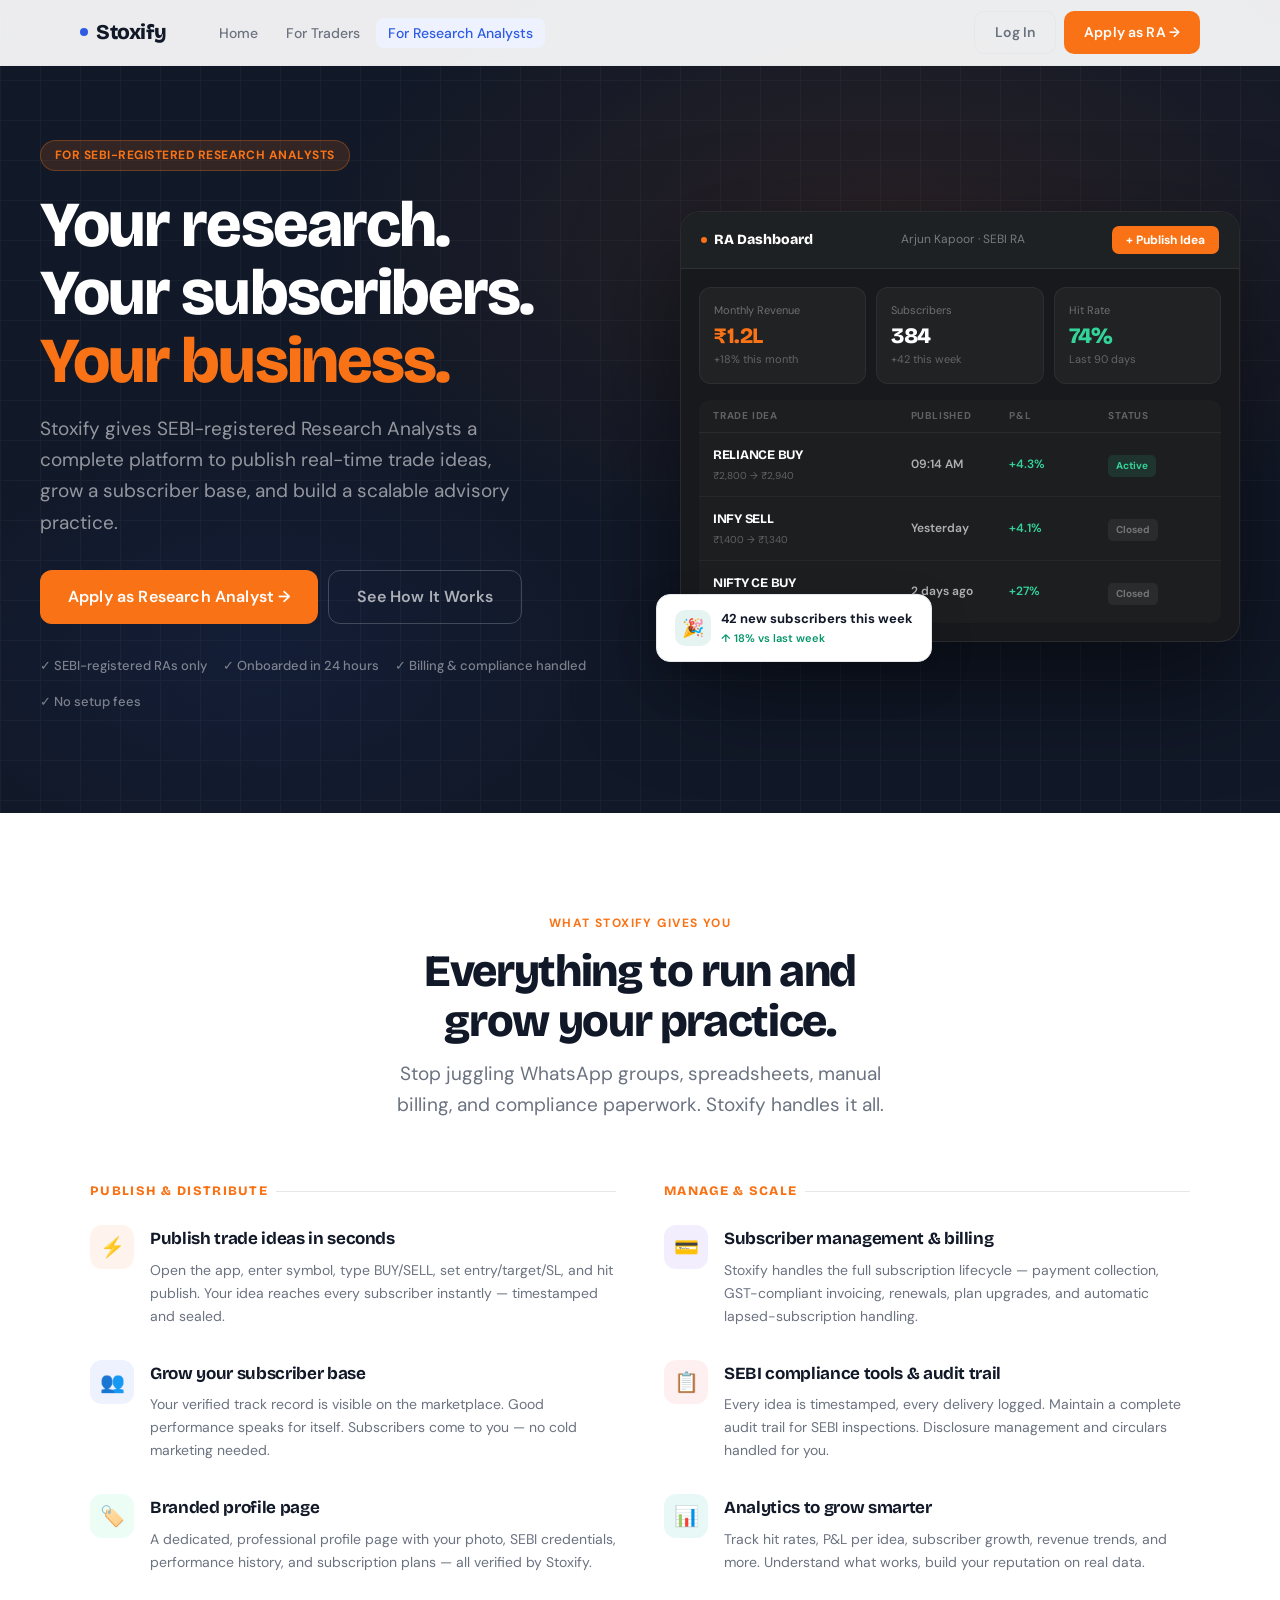
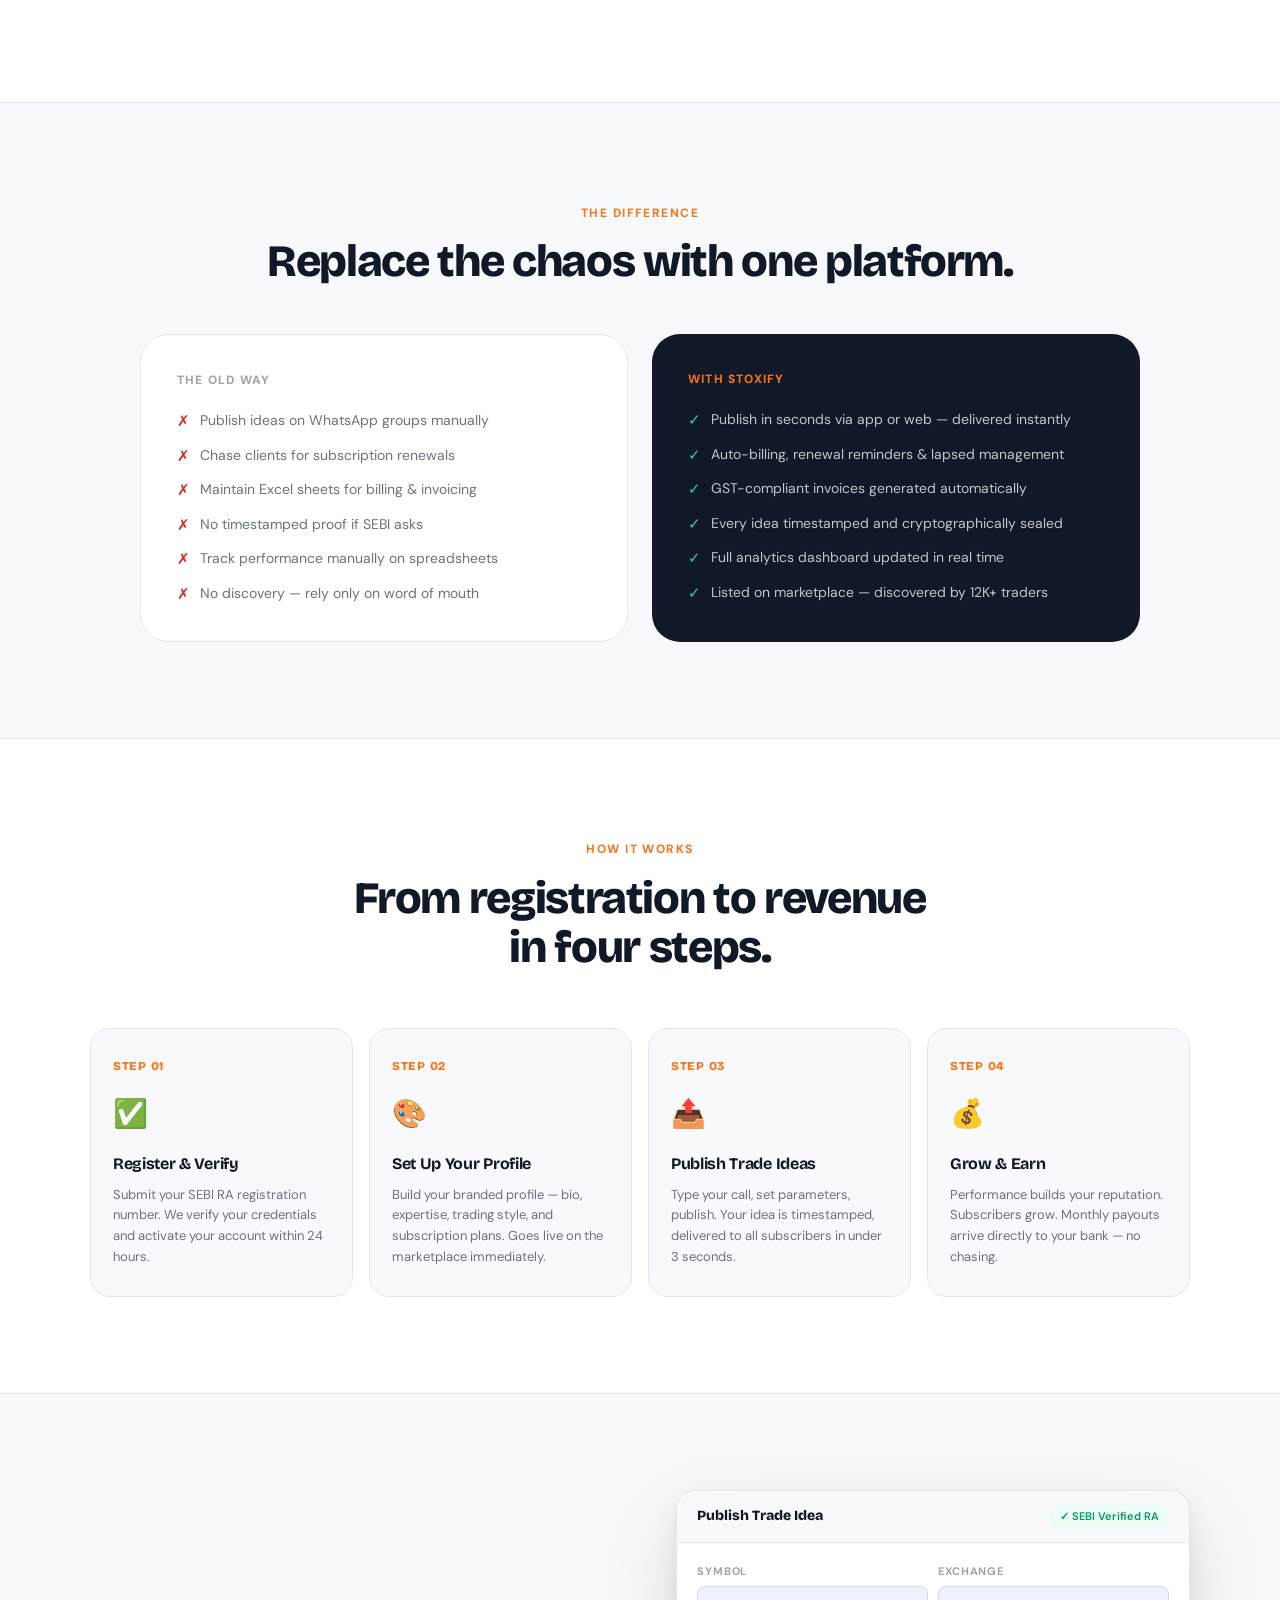
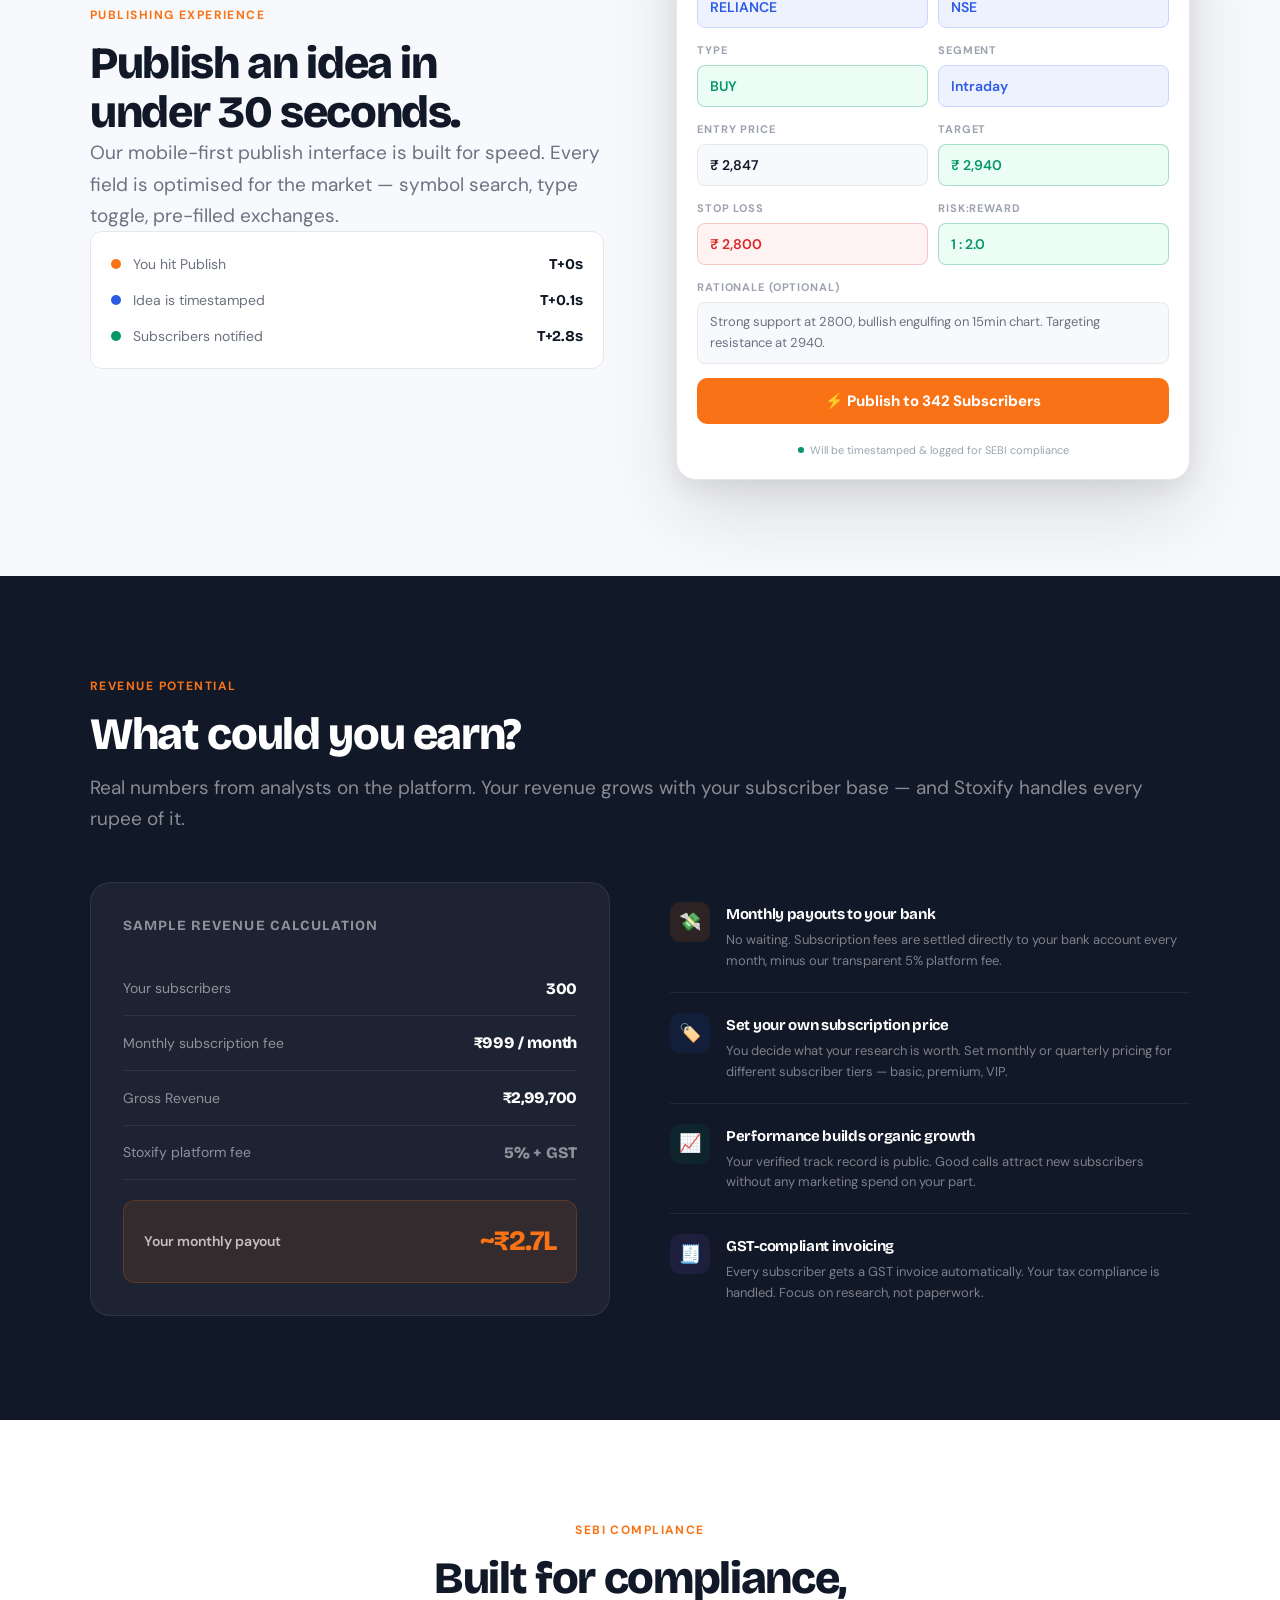
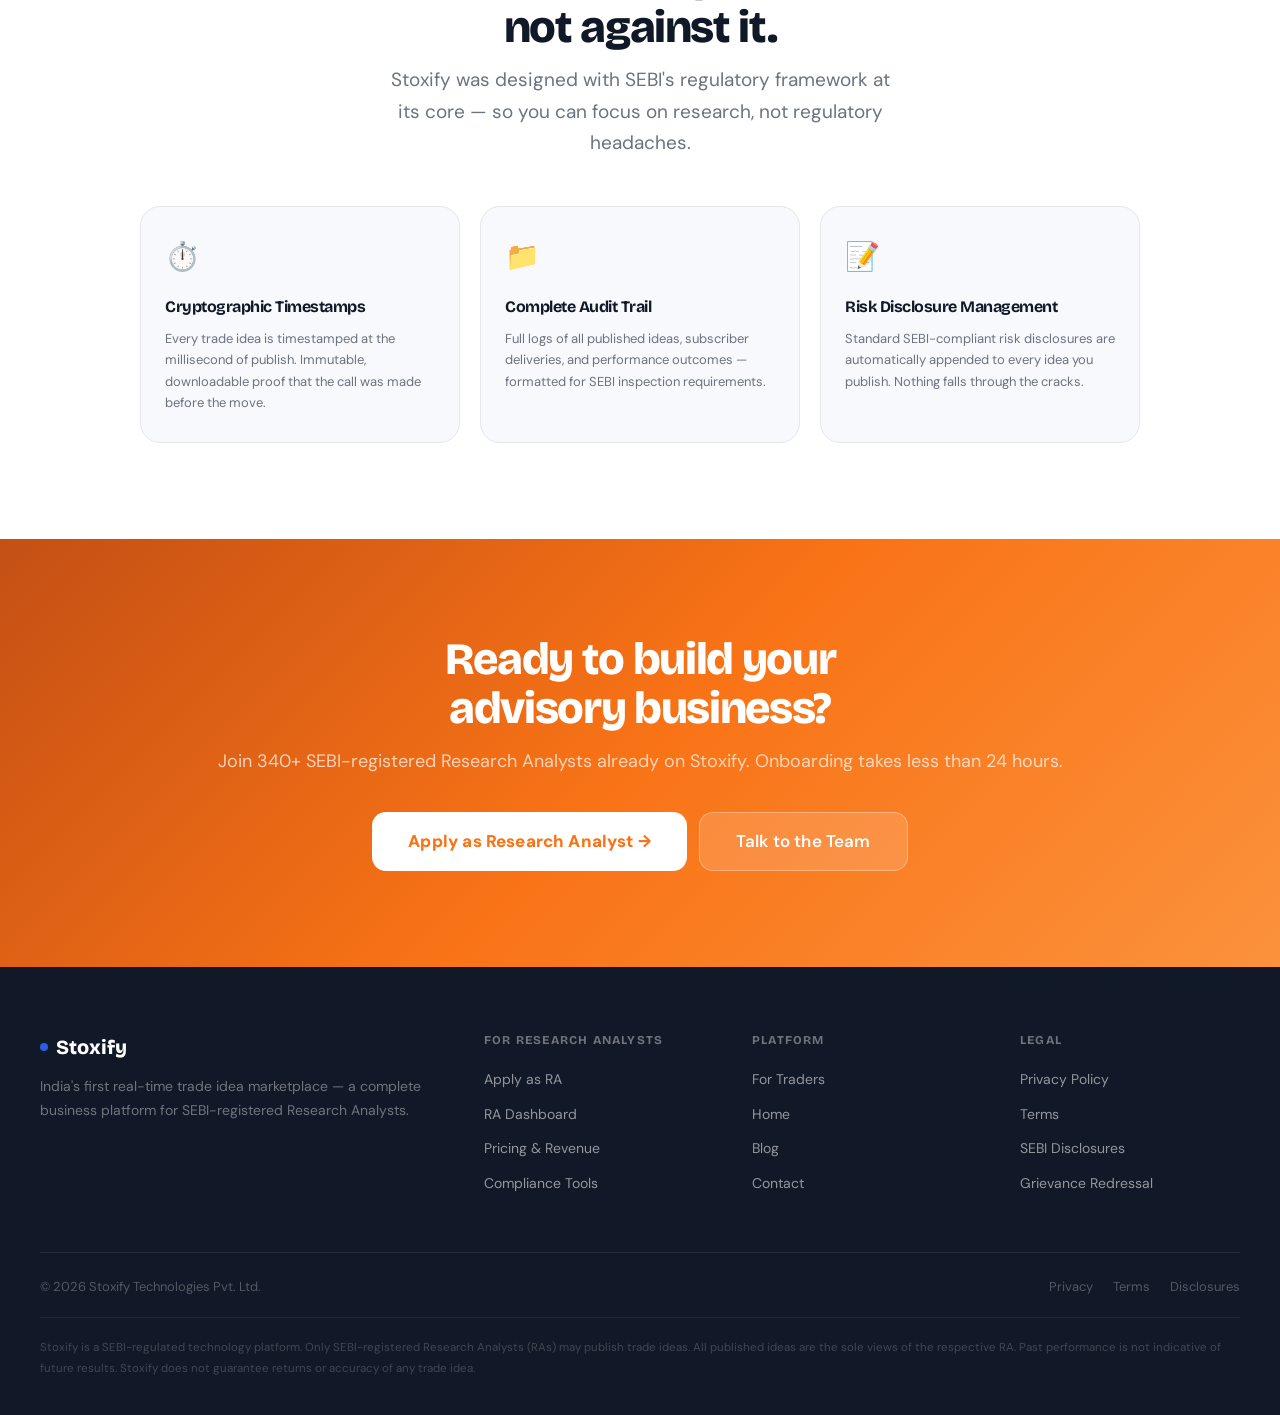
==== for-analysts.html @ e39d7443 "Initial commit: Stoxify 2.0 landing page" ====
<!DOCTYPE html>
<html lang="en">
<head>
<meta charset="UTF-8">
<meta name="viewport" content="width=device-width, initial-scale=1.0">
<title>Stoxify for Research Analysts — Grow Your Advisory Practice</title>
<link rel="stylesheet" href="shared.css">
<style>
/* ── HERO ── */
.hero {
  padding: 140px 40px 100px;
  background: var(--ink);
  position: relative; overflow: hidden;
}
.hero-bg {
  position: absolute; inset: 0; z-index: 0;
  background:
    radial-gradient(ellipse 70% 60% at 70% 30%, rgba(249,115,22,0.1) 0%, transparent 65%),
    radial-gradient(ellipse 50% 50% at 20% 80%, rgba(45,91,227,0.08) 0%, transparent 60%);
}
.hero-grid-pattern {
  position: absolute; inset: 0; z-index: 0; opacity: 0.03;
  background-image: linear-gradient(rgba(255,255,255,1) 1px, transparent 1px),
    linear-gradient(90deg, rgba(255,255,255,1) 1px, transparent 1px);
  background-size: 40px 40px;
}
.hero-inner {
  max-width: 1200px; margin: 0 auto;
  display: grid; grid-template-columns: 1fr 1fr;
  gap: 80px; align-items: center;
  position: relative; z-index: 1;
}
.hero-badge {
  display: inline-flex; align-items: center; gap: 8px;
  background: rgba(249,115,22,0.15); border: 1px solid rgba(249,115,22,0.3);
  border-radius: 100px; padding: 5px 14px;
  font-size: 12px; font-weight: 700; color: var(--orange);
  letter-spacing: 0.04em; text-transform: uppercase;
  margin-bottom: 20px;
}
.hero h1 { color: var(--white); margin-bottom: 18px; }
.hero h1 em { font-style: normal; color: var(--orange); }
.hero .lead { color: rgba(255,255,255,0.55); margin-bottom: 32px; max-width: 480px; }
.hero-ctas { display: flex; gap: 10px; flex-wrap: wrap; margin-bottom: 32px; }
.hero-trust { display: flex; flex-wrap: wrap; gap: 16px; }
.trust-item { display: flex; align-items: center; gap: 6px; font-size: 13px; color: rgba(255,255,255,0.45); font-weight: 500; }

/* ── DASHBOARD MOCKUP ── */
.dash-wrap { position: relative; }
.dash-float {
  position: absolute;
  left: -24px; bottom: -20px;
  background: var(--white);
  border: 1.5px solid var(--line);
  border-radius: 14px;
  padding: 14px 18px;
  box-shadow: var(--shadow-lg);
  display: flex; align-items: center; gap: 10px;
  animation: floatY 3.5s ease-in-out infinite;
  z-index: 10;
}
@keyframes floatY { 0%,100%{transform:translateY(0)} 50%{transform:translateY(-6px)} }
.df-icon { width: 36px; height: 36px; border-radius: 10px; background: rgba(5,150,105,0.1); display: flex; align-items: center; justify-content: center; font-size: 18px; flex-shrink: 0; }
.df-title { font-size: 13px; font-weight: 700; color: var(--ink); }
.df-sub { font-size: 11px; color: var(--green); font-weight: 600; }

.mock-dash {
  background: #17191c;
  border-radius: 20px;
  overflow: hidden;
  border: 1px solid rgba(255,255,255,0.08);
  box-shadow: 0 40px 100px rgba(0,0,0,0.5);
}
.dash-bar {
  background: #1e2124;
  padding: 14px 20px;
  display: flex; align-items: center; justify-content: space-between;
  border-bottom: 1px solid rgba(255,255,255,0.07);
}
.dash-bar-logo {
  font-family: var(--font-display); font-size: 14px; font-weight: 800;
  color: white; display: flex; align-items: center; gap: 7px;
}
.db-dot { width: 6px; height: 6px; border-radius: 50%; background: var(--orange); }
.dash-bar-user { font-size: 12px; color: rgba(255,255,255,0.4); }
.dash-bar-btn {
  background: var(--orange); color: white;
  font-size: 12px; font-weight: 700;
  padding: 6px 14px; border-radius: 7px;
  border: none; cursor: pointer; font-family: var(--font-body);
}
.dash-body { padding: 18px; }
.dash-metrics { display: grid; grid-template-columns: repeat(3, 1fr); gap: 10px; margin-bottom: 16px; }
.dm { background: rgba(255,255,255,0.04); border: 1px solid rgba(255,255,255,0.06); border-radius: 12px; padding: 14px; }
.dm-label { font-size: 11px; color: rgba(255,255,255,0.35); margin-bottom: 6px; }
.dm-val { font-family: var(--font-display); font-size: 22px; font-weight: 800; color: white; letter-spacing: -0.5px; line-height: 1; }
.dm-val.orange { color: var(--orange); }
.dm-val.green { color: #34D399; }
.dm-sub { font-size: 11px; color: rgba(255,255,255,0.3); margin-top: 4px; }
.dash-table { background: rgba(255,255,255,0.02); border-radius: 10px; overflow: hidden; }
.dt-head { display: grid; grid-template-columns: 2fr 1fr 1fr 1fr; padding: 8px 14px; font-size: 10px; font-weight: 700; color: rgba(255,255,255,0.3); text-transform: uppercase; letter-spacing: 0.08em; border-bottom: 1px solid rgba(255,255,255,0.06); }
.dt-row { display: grid; grid-template-columns: 2fr 1fr 1fr 1fr; padding: 12px 14px; border-bottom: 1px solid rgba(255,255,255,0.04); align-items: center; }
.dt-row:last-child { border-bottom: none; }
.dt-name { font-size: 13px; font-weight: 700; color: white; font-family: var(--font-display); letter-spacing: -0.02em; }
.dt-sub { font-size: 10px; color: rgba(255,255,255,0.3); margin-top: 2px; }
.dt-val { font-size: 12px; font-weight: 600; color: rgba(255,255,255,0.65); }
.dt-badge { font-size: 10px; font-weight: 700; padding: 3px 8px; border-radius: 5px; display: inline-block; }
.db-active { background: rgba(52,211,153,0.12); color: #34D399; }
.db-closed { background: rgba(255,255,255,0.06); color: rgba(255,255,255,0.35); }
.db-hit { color: #34D399; }
.db-miss { color: #F87171; }

/* ── VALUE PROPS ── */
.value-props { background: var(--white); }
.vp-inner { max-width: 1100px; margin: 0 auto; }
.vp-header { text-align: center; margin-bottom: 60px; }
.vp-cols { display: grid; grid-template-columns: 1fr 1fr; gap: 48px; align-items: start; }
.vp-col-head {
  font-family: var(--font-display); font-size: 13px; font-weight: 800;
  text-transform: uppercase; letter-spacing: 0.1em; color: var(--orange);
  margin-bottom: 24px; display: flex; align-items: center; gap: 8px;
}
.vp-col-head::after { content:''; flex:1; height:1px; background:var(--line); }
.vp-item { display: flex; gap: 16px; margin-bottom: 32px; }
.vp-icon { width: 44px; height: 44px; border-radius: 12px; display: flex; align-items: center; justify-content: center; font-size: 20px; flex-shrink: 0; }
.vi-1 { background: var(--orange-light); }
.vi-2 { background: var(--brand-light); }
.vi-3 { background: var(--green-light); }
.vi-4 { background: rgba(139,92,246,0.1); }
.vi-5 { background: rgba(239,68,68,0.08); }
.vi-6 { background: rgba(20,184,166,0.1); }
.vp-body h4 { font-size: 17px; font-weight: 700; margin-bottom: 6px; font-family: var(--font-display); letter-spacing: -0.02em; }
.vp-body p { font-size: 14px; color: var(--muted); line-height: 1.65; }

/* ── THE OLD WAY / NEW WAY ── */
.oldnew { background: var(--surface); border-top: 1px solid var(--line); border-bottom: 1px solid var(--line); }
.oldnew-inner { max-width: 1000px; margin: 0 auto; }
.oldnew-header { text-align: center; margin-bottom: 48px; }
.oldnew-grid { display: grid; grid-template-columns: 1fr 1fr; gap: 24px; }
.on-card { border-radius: var(--radius-xl); padding: 36px; }
.on-old { background: var(--white); border: 1.5px solid var(--line); }
.on-new { background: var(--ink); }
.on-label { font-size: 12px; font-weight: 800; text-transform: uppercase; letter-spacing: 0.1em; margin-bottom: 20px; }
.on-old .on-label { color: var(--muted-2); }
.on-new .on-label { color: var(--orange); }
.on-items { display: flex; flex-direction: column; gap: 12px; }
.on-item { display: flex; align-items: flex-start; gap: 10px; font-size: 14px; line-height: 1.5; }
.on-old .on-item { color: var(--muted); }
.on-new .on-item { color: rgba(255,255,255,0.75); }
.on-x { font-size: 15px; flex-shrink: 0; }
.on-old .on-x { color: var(--red); }
.on-new .on-x { color: #34D399; }

/* ── PUBLISH FLOW ── */
.publish-flow { background: var(--white); }
.pf-inner { max-width: 1100px; margin: 0 auto; }
.pf-header { text-align: center; margin-bottom: 56px; }
.pf-steps { display: grid; grid-template-columns: repeat(4, 1fr); gap: 16px; }
.pf-step {
  background: var(--surface);
  border: 1.5px solid var(--line);
  border-radius: var(--radius-lg);
  padding: 28px 22px;
  position: relative;
}
.pf-step-num {
  font-family: var(--font-display); font-size: 12px; font-weight: 800;
  color: var(--orange); letter-spacing: 0.06em; margin-bottom: 16px;
}
.pf-step-icon { font-size: 28px; margin-bottom: 14px; }
.pf-step h4 { font-size: 16px; font-weight: 700; margin-bottom: 8px; letter-spacing: -0.02em; }
.pf-step p { font-size: 13px; color: var(--muted); line-height: 1.6; }

/* ── PUBLISH IDEA MOCKUP ── */
.publish-demo { background: var(--surface); border-top: 1px solid var(--line); }
.pd-inner { max-width: 1100px; margin: 0 auto; display: grid; grid-template-columns: 1fr 1fr; gap: 72px; align-items: center; }
.pd-content {}
.pd-content h2 { margin-bottom: 14px; }
.pd-content .lead { margin-bottom: 28px; }
.pd-timing {
  background: var(--white); border: 1.5px solid var(--line);
  border-radius: 12px; padding: 20px;
  display: flex; flex-direction: column; gap: 12px;
}
.pt-row { display: flex; align-items: center; gap: 12px; font-size: 14px; }
.pt-dot { width: 10px; height: 10px; border-radius: 50%; flex-shrink: 0; }
.pt-blue { background: var(--brand); }
.pt-orange { background: var(--orange); }
.pt-green { background: var(--green); }
.pt-label { color: var(--muted); flex: 1; }
.pt-time { font-weight: 700; color: var(--ink); font-family: var(--font-display); font-size: 15px; }

/* Publish form mockup */
.mock-publish {
  background: var(--white);
  border: 1.5px solid var(--line);
  border-radius: 20px;
  overflow: hidden;
  box-shadow: var(--shadow-xl);
}
.mp-bar {
  background: var(--surface); padding: 14px 20px;
  display: flex; align-items: center; justify-content: space-between;
  border-bottom: 1px solid var(--line);
}
.mp-bar-title { font-family: var(--font-display); font-size: 14px; font-weight: 800; color: var(--ink); }
.mp-bar-sebi { font-size: 11px; color: var(--green); font-weight: 600; background: var(--green-light); padding: 3px 10px; border-radius: 100px; }
.mp-form { padding: 20px; display: flex; flex-direction: column; gap: 14px; }
.mf-row { display: grid; grid-template-columns: 1fr 1fr; gap: 10px; }
.mf-field { display: flex; flex-direction: column; gap: 5px; }
.mf-label { font-size: 11px; font-weight: 700; text-transform: uppercase; letter-spacing: 0.08em; color: var(--muted-2); }
.mf-input {
  background: var(--surface); border: 1.5px solid var(--line);
  border-radius: 8px; padding: 9px 12px;
  font-size: 14px; font-weight: 600; color: var(--ink);
  font-family: var(--font-body);
}
.mf-input.filled { border-color: var(--brand-mid); background: var(--brand-light); color: var(--brand); }
.mf-input.buy-filled { border-color: rgba(5,150,105,0.3); background: var(--green-light); color: var(--green); }
.mf-input.sell-filled { border-color: rgba(220,38,38,0.2); background: var(--red-light); color: var(--red); }
.mf-textarea {
  background: var(--surface); border: 1.5px solid var(--line);
  border-radius: 8px; padding: 9px 12px;
  font-size: 13px; color: var(--muted);
  font-family: var(--font-body); min-height: 60px;
  resize: none;
}
.mp-publish-btn {
  background: var(--orange); color: white;
  font-size: 15px; font-weight: 800;
  padding: 13px; border: none; border-radius: 10px;
  font-family: var(--font-body); cursor: pointer; width: 100%;
  display: flex; align-items: center; justify-content: center; gap: 8px;
}
.mp-timestamp { display: flex; align-items: center; gap: 6px; font-size: 11px; color: var(--muted-2); justify-content: center; margin-top: 4px; }
.ts-dot { width: 6px; height: 6px; border-radius: 50%; background: var(--green); animation: blink 1.5s infinite; }
@keyframes blink { 0%,100%{opacity:1} 50%{opacity:0.25} }

/* ── REVENUE ── */
.revenue { background: var(--ink); padding: 96px 40px; }
.rev-inner { max-width: 1100px; margin: 0 auto; }
.rev-header { margin-bottom: 48px; }
.rev-header h2 { color: white; }
.rev-header .lead { color: rgba(255,255,255,0.5); margin-top: 12px; }
.rev-grid { display: grid; grid-template-columns: 1fr 1fr; gap: 60px; align-items: start; }
.rev-calc { background: rgba(255,255,255,0.05); border: 1px solid rgba(255,255,255,0.08); border-radius: 20px; padding: 32px; }
.rc-title { font-family: var(--font-display); font-size: 14px; font-weight: 700; color: rgba(255,255,255,0.5); margin-bottom: 24px; text-transform: uppercase; letter-spacing: 0.08em; }
.rc-row { display: flex; justify-content: space-between; align-items: center; padding: 14px 0; border-bottom: 1px solid rgba(255,255,255,0.07); }
.rc-row:last-child { border-bottom: none; }
.rc-label { font-size: 14px; color: rgba(255,255,255,0.5); }
.rc-val { font-family: var(--font-display); font-size: 16px; font-weight: 800; color: white; letter-spacing: -0.3px; }
.rc-total { margin-top: 20px; background: rgba(249,115,22,0.1); border: 1px solid rgba(249,115,22,0.2); border-radius: 12px; padding: 18px 20px; display: flex; justify-content: space-between; align-items: center; }
.rc-total-label { font-size: 14px; font-weight: 600; color: rgba(255,255,255,0.7); }
.rc-total-val { font-family: var(--font-display); font-size: 28px; font-weight: 800; color: var(--orange); letter-spacing: -1px; }
.rev-features { display: flex; flex-direction: column; gap: 0; }
.rf-item { display: flex; gap: 16px; padding: 20px 0; border-bottom: 1px solid rgba(255,255,255,0.07); }
.rf-item:last-child { border-bottom: none; }
.rf-icon { width: 40px; height: 40px; border-radius: 10px; display: flex; align-items: center; justify-content: center; font-size: 18px; flex-shrink: 0; }
.rfi-1 { background: rgba(249,115,22,0.12); }
.rfi-2 { background: rgba(45,91,227,0.1); }
.rfi-3 { background: rgba(5,150,105,0.1); }
.rfi-4 { background: rgba(139,92,246,0.1); }
.rf-body h4 { font-size: 15px; font-weight: 700; color: white; margin-bottom: 4px; font-family: var(--font-display); letter-spacing: -0.02em; }
.rf-body p { font-size: 13px; color: rgba(255,255,255,0.45); line-height: 1.6; }

/* ── COMPLIANCE ── */
.compliance { background: var(--white); }
.comp-inner { max-width: 1000px; margin: 0 auto; text-align: center; }
.comp-grid { display: grid; grid-template-columns: repeat(3, 1fr); gap: 20px; margin-top: 48px; }
.comp-card { background: var(--surface); border: 1.5px solid var(--line); border-radius: var(--radius-lg); padding: 28px 24px; text-align: left; }
.comp-icon { font-size: 28px; margin-bottom: 14px; }
.comp-card h4 { font-size: 16px; font-weight: 700; margin-bottom: 8px; }
.comp-card p { font-size: 13px; color: var(--muted); line-height: 1.65; }

/* ── FINAL CTA ── */
.final-cta {
  background: linear-gradient(135deg, #c45014 0%, #F97316 50%, #fb923c 100%);
  padding: 96px 40px; text-align: center;
}
.final-cta h2 { color: white; margin-bottom: 14px; }
.final-cta p { color: rgba(255,255,255,0.7); font-size: 18px; margin-bottom: 36px; }
.final-cta .btn-apply { background: white; color: var(--orange); font-weight: 800; font-size: 17px; padding: 15px 36px; border-radius: 14px; }
.final-cta .btn-apply:hover { background: rgba(255,255,255,0.92); transform: translateY(-2px); box-shadow: 0 12px 40px rgba(0,0,0,0.2); }

@media (max-width: 860px) {
  .hero-inner { grid-template-columns: 1fr; gap: 52px; }
  .hero { padding: 110px 24px 72px; }
  .vp-cols { grid-template-columns: 1fr; }
  .oldnew-grid { grid-template-columns: 1fr; }
  .pf-steps { grid-template-columns: 1fr 1fr; }
  .pd-inner { grid-template-columns: 1fr; gap: 48px; }
  .rev-grid { grid-template-columns: 1fr; }
  .comp-grid { grid-template-columns: 1fr; }
  .dash-metrics { grid-template-columns: 1fr 1fr; }
}
@media (max-width: 560px) {
  .pf-steps { grid-template-columns: 1fr; }
  .mf-row { grid-template-columns: 1fr; }
}
</style>
</head>
<body>

<!-- NAV -->
<nav class="nav">
  <div class="nav-inner">
    <a href="index.html" class="nav-logo"><span class="nav-logo-dot"></span>Stoxify</a>
    <ul class="nav-links">
      <li><a href="index.html">Home</a></li>
      <li><a href="for-traders.html">For Traders</a></li>
      <li><a href="for-analysts.html" class="active">For Research Analysts</a></li>
    </ul>
    <div class="nav-actions">
      <a href="#" class="btn btn-ghost">Log In</a>
      <a href="#" class="btn btn-orange">Apply as RA →</a>
    </div>
  </div>
</nav>

<!-- HERO -->
<section class="hero">
  <div class="hero-bg"></div>
  <div class="hero-grid-pattern"></div>
  <div class="hero-inner">
    <div>
      <div class="hero-badge">For SEBI-Registered Research Analysts</div>
      <h1>Your research.<br>Your subscribers.<br><em>Your business.</em></h1>
      <p class="lead">Stoxify gives SEBI-registered Research Analysts a complete platform to publish real-time trade ideas, grow a subscriber base, and build a scalable advisory practice.</p>
      <div class="hero-ctas">
        <a href="#apply" class="btn btn-orange btn-lg">Apply as Research Analyst →</a>
        <a href="#how" class="btn btn-ghost btn-lg" style="color:rgba(255,255,255,0.65);border-color:rgba(255,255,255,0.2);">See How It Works</a>
      </div>
      <div class="hero-trust">
        <div class="trust-item">✓ SEBI-registered RAs only</div>
        <div class="trust-item">✓ Onboarded in 24 hours</div>
        <div class="trust-item">✓ Billing & compliance handled</div>
        <div class="trust-item">✓ No setup fees</div>
      </div>
    </div>

    <!-- Dashboard Mockup -->
    <div class="dash-wrap">
      <div class="dash-float">
        <div class="df-icon">🎉</div>
        <div>
          <div class="df-title">42 new subscribers this week</div>
          <div class="df-sub">↑ 18% vs last week</div>
        </div>
      </div>
      <div class="mock-dash">
        <div class="dash-bar">
          <div class="dash-bar-logo"><span class="db-dot"></span>RA Dashboard</div>
          <div class="dash-bar-user">Arjun Kapoor · SEBI RA</div>
          <button class="dash-bar-btn">+ Publish Idea</button>
        </div>
        <div class="dash-body">
          <div class="dash-metrics">
            <div class="dm"><div class="dm-label">Monthly Revenue</div><div class="dm-val orange">₹1.2L</div><div class="dm-sub">+18% this month</div></div>
            <div class="dm"><div class="dm-label">Subscribers</div><div class="dm-val">384</div><div class="dm-sub">+42 this week</div></div>
            <div class="dm"><div class="dm-label">Hit Rate</div><div class="dm-val green">74%</div><div class="dm-sub">Last 90 days</div></div>
          </div>
          <div class="dash-table">
            <div class="dt-head"><span>Trade Idea</span><span>Published</span><span>P&L</span><span>Status</span></div>
            <div class="dt-row">
              <div><div class="dt-name">RELIANCE BUY</div><div class="dt-sub">₹2,800 → ₹2,940</div></div>
              <div class="dt-val">09:14 AM</div>
              <div class="dt-val db-hit">+4.3%</div>
              <div><span class="dt-badge db-active">Active</span></div>
            </div>
            <div class="dt-row">
              <div><div class="dt-name">INFY SELL</div><div class="dt-sub">₹1,400 → ₹1,340</div></div>
              <div class="dt-val">Yesterday</div>
              <div class="dt-val db-hit">+4.1%</div>
              <div><span class="dt-badge db-closed">Closed</span></div>
            </div>
            <div class="dt-row">
              <div><div class="dt-name">NIFTY CE BUY</div><div class="dt-sub">₹220 → ₹280</div></div>
              <div class="dt-val">2 days ago</div>
              <div class="dt-val db-hit">+27%</div>
              <div><span class="dt-badge db-closed">Closed</span></div>
            </div>
          </div>
        </div>
      </div>
    </div>
  </div>
</section>

<!-- VALUE PROPS -->
<section class="value-props">
  <div class="vp-inner">
    <div class="vp-header reveal">
      <span class="section-tag section-tag-orange">What Stoxify gives you</span>
      <h2>Everything to run and<br>grow your practice.</h2>
      <p class="lead" style="margin:12px auto 0;max-width:520px;">Stop juggling WhatsApp groups, spreadsheets, manual billing, and compliance paperwork. Stoxify handles it all.</p>
    </div>
    <div class="vp-cols">
      <div class="reveal">
        <div class="vp-col-head">Publish & Distribute</div>
        <div class="vp-item">
          <div class="vp-icon vi-1">⚡</div>
          <div class="vp-body">
            <h4>Publish trade ideas in seconds</h4>
            <p>Open the app, enter symbol, type BUY/SELL, set entry/target/SL, and hit publish. Your idea reaches every subscriber instantly — timestamped and sealed.</p>
          </div>
        </div>
        <div class="vp-item">
          <div class="vp-icon vi-2">👥</div>
          <div class="vp-body">
            <h4>Grow your subscriber base</h4>
            <p>Your verified track record is visible on the marketplace. Good performance speaks for itself. Subscribers come to you — no cold marketing needed.</p>
          </div>
        </div>
        <div class="vp-item">
          <div class="vp-icon vi-3">🏷️</div>
          <div class="vp-body">
            <h4>Branded profile page</h4>
            <p>A dedicated, professional profile page with your photo, SEBI credentials, performance history, and subscription plans — all verified by Stoxify.</p>
          </div>
        </div>
      </div>
      <div class="reveal d2">
        <div class="vp-col-head">Manage & Scale</div>
        <div class="vp-item">
          <div class="vp-icon vi-4">💳</div>
          <div class="vp-body">
            <h4>Subscriber management & billing</h4>
            <p>Stoxify handles the full subscription lifecycle — payment collection, GST-compliant invoicing, renewals, plan upgrades, and automatic lapsed-subscription handling.</p>
          </div>
        </div>
        <div class="vp-item">
          <div class="vp-icon vi-5">📋</div>
          <div class="vp-body">
            <h4>SEBI compliance tools & audit trail</h4>
            <p>Every idea is timestamped, every delivery logged. Maintain a complete audit trail for SEBI inspections. Disclosure management and circulars handled for you.</p>
          </div>
        </div>
        <div class="vp-item">
          <div class="vp-icon vi-6">📊</div>
          <div class="vp-body">
            <h4>Analytics to grow smarter</h4>
            <p>Track hit rates, P&L per idea, subscriber growth, revenue trends, and more. Understand what works, build your reputation on real data.</p>
          </div>
        </div>
      </div>
    </div>
  </div>
</section>

<!-- OLD WAY / NEW WAY -->
<section class="oldnew">
  <div class="oldnew-inner">
    <div class="oldnew-header reveal">
      <span class="section-tag section-tag-orange">The difference</span>
      <h2>Replace the chaos with one platform.</h2>
    </div>
    <div class="oldnew-grid">
      <div class="on-card on-old reveal">
        <div class="on-label">The old way</div>
        <div class="on-items">
          <div class="on-item"><span class="on-x">✗</span><span>Publish ideas on WhatsApp groups manually</span></div>
          <div class="on-item"><span class="on-x">✗</span><span>Chase clients for subscription renewals</span></div>
          <div class="on-item"><span class="on-x">✗</span><span>Maintain Excel sheets for billing & invoicing</span></div>
          <div class="on-item"><span class="on-x">✗</span><span>No timestamped proof if SEBI asks</span></div>
          <div class="on-item"><span class="on-x">✗</span><span>Track performance manually on spreadsheets</span></div>
          <div class="on-item"><span class="on-x">✗</span><span>No discovery — rely only on word of mouth</span></div>
        </div>
      </div>
      <div class="on-card on-new reveal d2">
        <div class="on-label">With Stoxify</div>
        <div class="on-items">
          <div class="on-item"><span class="on-x">✓</span><span>Publish in seconds via app or web — delivered instantly</span></div>
          <div class="on-item"><span class="on-x">✓</span><span>Auto-billing, renewal reminders & lapsed management</span></div>
          <div class="on-item"><span class="on-x">✓</span><span>GST-compliant invoices generated automatically</span></div>
          <div class="on-item"><span class="on-x">✓</span><span>Every idea timestamped and cryptographically sealed</span></div>
          <div class="on-item"><span class="on-x">✓</span><span>Full analytics dashboard updated in real time</span></div>
          <div class="on-item"><span class="on-x">✓</span><span>Listed on marketplace — discovered by 12K+ traders</span></div>
        </div>
      </div>
    </div>
  </div>
</section>

<!-- HOW IT WORKS -->
<section class="publish-flow" id="how">
  <div class="pf-inner">
    <div class="pf-header reveal">
      <span class="section-tag section-tag-orange">How It Works</span>
      <h2>From registration to revenue<br>in four steps.</h2>
    </div>
    <div class="pf-steps">
      <div class="pf-step reveal">
        <div class="pf-step-num">STEP 01</div>
        <div class="pf-step-icon">✅</div>
        <h4>Register & Verify</h4>
        <p>Submit your SEBI RA registration number. We verify your credentials and activate your account within 24 hours.</p>
      </div>
      <div class="pf-step reveal d2">
        <div class="pf-step-num">STEP 02</div>
        <div class="pf-step-icon">🎨</div>
        <h4>Set Up Your Profile</h4>
        <p>Build your branded profile — bio, expertise, trading style, and subscription plans. Goes live on the marketplace immediately.</p>
      </div>
      <div class="pf-step reveal d3">
        <div class="pf-step-num">STEP 03</div>
        <div class="pf-step-icon">📤</div>
        <h4>Publish Trade Ideas</h4>
        <p>Type your call, set parameters, publish. Your idea is timestamped, delivered to all subscribers in under 3 seconds.</p>
      </div>
      <div class="pf-step reveal d4">
        <div class="pf-step-num">STEP 04</div>
        <div class="pf-step-icon">💰</div>
        <h4>Grow & Earn</h4>
        <p>Performance builds your reputation. Subscribers grow. Monthly payouts arrive directly to your bank — no chasing.</p>
      </div>
    </div>
  </div>
</section>

<!-- PUBLISH DEMO -->
<section class="publish-demo">
  <div class="pd-inner">
    <div class="reveal">
      <span class="section-tag section-tag-orange">Publishing experience</span>
      <h2>Publish an idea in<br>under 30 seconds.</h2>
      <p class="lead">Our mobile-first publish interface is built for speed. Every field is optimised for the market — symbol search, type toggle, pre-filled exchanges.</p>
      <div class="pd-timing">
        <div class="pt-row"><span class="pt-dot pt-orange"></span><span class="pt-label">You hit Publish</span><span class="pt-time">T+0s</span></div>
        <div class="pt-row"><span class="pt-dot pt-blue"></span><span class="pt-label">Idea is timestamped</span><span class="pt-time">T+0.1s</span></div>
        <div class="pt-row"><span class="pt-dot pt-green"></span><span class="pt-label">Subscribers notified</span><span class="pt-time">T+2.8s</span></div>
      </div>
    </div>

    <div class="reveal d2">
      <div class="mock-publish">
        <div class="mp-bar">
          <div class="mp-bar-title">Publish Trade Idea</div>
          <div class="mp-bar-sebi">✓ SEBI Verified RA</div>
        </div>
        <div class="mp-form">
          <div class="mf-row">
            <div class="mf-field">
              <div class="mf-label">Symbol</div>
              <div class="mf-input filled">RELIANCE</div>
            </div>
            <div class="mf-field">
              <div class="mf-label">Exchange</div>
              <div class="mf-input filled">NSE</div>
            </div>
          </div>
          <div class="mf-row">
            <div class="mf-field">
              <div class="mf-label">Type</div>
              <div class="mf-input buy-filled">BUY</div>
            </div>
            <div class="mf-field">
              <div class="mf-label">Segment</div>
              <div class="mf-input filled">Intraday</div>
            </div>
          </div>
          <div class="mf-row">
            <div class="mf-field">
              <div class="mf-label">Entry Price</div>
              <div class="mf-input">₹ 2,847</div>
            </div>
            <div class="mf-field">
              <div class="mf-label">Target</div>
              <div class="mf-input buy-filled">₹ 2,940</div>
            </div>
          </div>
          <div class="mf-row">
            <div class="mf-field">
              <div class="mf-label">Stop Loss</div>
              <div class="mf-input sell-filled">₹ 2,800</div>
            </div>
            <div class="mf-field">
              <div class="mf-label">Risk:Reward</div>
              <div class="mf-input buy-filled">1 : 2.0</div>
            </div>
          </div>
          <div class="mf-field">
            <div class="mf-label">Rationale (optional)</div>
            <div class="mf-textarea">Strong support at 2800, bullish engulfing on 15min chart. Targeting resistance at 2940.</div>
          </div>
          <button class="mp-publish-btn">⚡ Publish to 342 Subscribers</button>
          <div class="mp-timestamp"><span class="ts-dot"></span> Will be timestamped & logged for SEBI compliance</div>
        </div>
      </div>
    </div>
  </div>
</section>

<!-- REVENUE -->
<section class="revenue">
  <div class="rev-inner">
    <div class="rev-header reveal">
      <span class="section-tag section-tag-orange">Revenue Potential</span>
      <h2>What could you earn?</h2>
      <p class="lead">Real numbers from analysts on the platform. Your revenue grows with your subscriber base — and Stoxify handles every rupee of it.</p>
    </div>
    <div class="rev-grid">
      <div class="rev-calc reveal">
        <div class="rc-title">Sample Revenue Calculation</div>
        <div class="rc-row"><span class="rc-label">Your subscribers</span><span class="rc-val">300</span></div>
        <div class="rc-row"><span class="rc-label">Monthly subscription fee</span><span class="rc-val">₹999 / month</span></div>
        <div class="rc-row"><span class="rc-label">Gross Revenue</span><span class="rc-val">₹2,99,700</span></div>
        <div class="rc-row"><span class="rc-label">Stoxify platform fee</span><span class="rc-val" style="color:rgba(255,255,255,0.5);">5% + GST</span></div>
        <div class="rc-total">
          <div class="rc-total-label">Your monthly payout</div>
          <div class="rc-total-val">~₹2.7L</div>
        </div>
      </div>
      <div class="rev-features reveal d2">
        <div class="rf-item">
          <div class="rf-icon rfi-1">💸</div>
          <div class="rf-body">
            <h4>Monthly payouts to your bank</h4>
            <p>No waiting. Subscription fees are settled directly to your bank account every month, minus our transparent 5% platform fee.</p>
          </div>
        </div>
        <div class="rf-item">
          <div class="rf-icon rfi-2">🏷️</div>
          <div class="rf-body">
            <h4>Set your own subscription price</h4>
            <p>You decide what your research is worth. Set monthly or quarterly pricing for different subscriber tiers — basic, premium, VIP.</p>
          </div>
        </div>
        <div class="rf-item">
          <div class="rf-icon rfi-3">📈</div>
          <div class="rf-body">
            <h4>Performance builds organic growth</h4>
            <p>Your verified track record is public. Good calls attract new subscribers without any marketing spend on your part.</p>
          </div>
        </div>
        <div class="rf-item">
          <div class="rf-icon rfi-4">🧾</div>
          <div class="rf-body">
            <h4>GST-compliant invoicing</h4>
            <p>Every subscriber gets a GST invoice automatically. Your tax compliance is handled. Focus on research, not paperwork.</p>
          </div>
        </div>
      </div>
    </div>
  </div>
</section>

<!-- COMPLIANCE -->
<section class="compliance">
  <div class="comp-inner">
    <div class="reveal">
      <span class="section-tag section-tag-orange">SEBI Compliance</span>
      <h2>Built for compliance,<br>not against it.</h2>
      <p class="lead" style="margin:12px auto 0;max-width:520px;">Stoxify was designed with SEBI's regulatory framework at its core — so you can focus on research, not regulatory headaches.</p>
    </div>
    <div class="comp-grid">
      <div class="comp-card reveal">
        <div class="comp-icon">⏱️</div>
        <h4>Cryptographic Timestamps</h4>
        <p>Every trade idea is timestamped at the millisecond of publish. Immutable, downloadable proof that the call was made before the move.</p>
      </div>
      <div class="comp-card reveal d2">
        <div class="comp-icon">📁</div>
        <h4>Complete Audit Trail</h4>
        <p>Full logs of all published ideas, subscriber deliveries, and performance outcomes — formatted for SEBI inspection requirements.</p>
      </div>
      <div class="comp-card reveal d4">
        <div class="comp-icon">📝</div>
        <h4>Risk Disclosure Management</h4>
        <p>Standard SEBI-compliant risk disclosures are automatically appended to every idea you publish. Nothing falls through the cracks.</p>
      </div>
    </div>
  </div>
</section>

<!-- FINAL CTA -->
<section class="final-cta" id="apply">
  <h2 class="reveal">Ready to build your<br>advisory business?</h2>
  <p class="reveal d2">Join 340+ SEBI-registered Research Analysts already on Stoxify. Onboarding takes less than 24 hours.</p>
  <div class="reveal d3" style="display:flex;gap:12px;justify-content:center;flex-wrap:wrap;">
    <a href="#" class="btn btn-apply">Apply as Research Analyst →</a>
    <a href="#" class="btn btn-xl" style="background:rgba(255,255,255,0.15);color:white;border:1.5px solid rgba(255,255,255,0.3);">Talk to the Team</a>
  </div>
</section>

<!-- FOOTER -->
<footer>
  <div class="footer-inner">
    <div class="footer-grid">
      <div>
        <a href="index.html" class="footer-logo"><span class="nav-logo-dot"></span>Stoxify</a>
        <p class="footer-tagline">India's first real-time trade idea marketplace — a complete business platform for SEBI-registered Research Analysts.</p>
      </div>
      <div class="footer-col">
        <h5>For Research Analysts</h5>
        <ul>
          <li><a href="#">Apply as RA</a></li>
          <li><a href="#">RA Dashboard</a></li>
          <li><a href="#">Pricing & Revenue</a></li>
          <li><a href="#">Compliance Tools</a></li>
        </ul>
      </div>
      <div class="footer-col">
        <h5>Platform</h5>
        <ul>
          <li><a href="for-traders.html">For Traders</a></li>
          <li><a href="index.html">Home</a></li>
          <li><a href="#">Blog</a></li>
          <li><a href="#">Contact</a></li>
        </ul>
      </div>
      <div class="footer-col">
        <h5>Legal</h5>
        <ul>
          <li><a href="#">Privacy Policy</a></li>
          <li><a href="#">Terms</a></li>
          <li><a href="#">SEBI Disclosures</a></li>
          <li><a href="#">Grievance Redressal</a></li>
        </ul>
      </div>
    </div>
    <div class="footer-bottom">
      <div class="footer-copy">© 2026 Stoxify Technologies Pvt. Ltd.</div>
      <div class="footer-legal"><a href="#">Privacy</a><a href="#">Terms</a><a href="#">Disclosures</a></div>
    </div>
    <p class="footer-disclaimer">Stoxify is a SEBI-regulated technology platform. Only SEBI-registered Research Analysts (RAs) may publish trade ideas. All published ideas are the sole views of the respective RA. Past performance is not indicative of future results. Stoxify does not guarantee returns or accuracy of any trade idea.</p>
  </div>
</footer>

<script>
const obs = new IntersectionObserver(entries => {
  entries.forEach(e => { if (e.isIntersecting) { e.target.classList.add('visible'); obs.unobserve(e.target); }});
}, { threshold: 0.1, rootMargin: '0px 0px -40px 0px' });
document.querySelectorAll('.reveal').forEach(el => obs.observe(el));
</script>
</body>
</html>
---- shared.css ----
@import url('https://fonts.googleapis.com/css2?family=Bricolage+Grotesque:opsz,wght@12..96,400;12..96,500;12..96,600;12..96,700;12..96,800&family=DM+Sans:ital,opsz,wght@0,9..40,300;0,9..40,400;0,9..40,500;0,9..40,600;1,9..40,400&display=swap');

:root {
  --brand: #2D5BE3;
  --brand-dark: #1E44C0;
  --brand-light: #EEF2FF;
  --brand-mid: #C7D7FF;
  --orange: #F97316;
  --orange-light: #FFF4ED;
  --green: #059669;
  --green-light: #ECFDF5;
  --red: #DC2626;
  --red-light: #FEF2F2;
  --ink: #111827;
  --ink-2: #374151;
  --muted: #6B7280;
  --muted-2: #9CA3AF;
  --line: #E5E7EB;
  --line-2: #F3F4F6;
  --surface: #F8F9FC;
  --white: #FFFFFF;
  --font-display: 'Bricolage Grotesque', sans-serif;
  --font-body: 'DM Sans', sans-serif;
  --shadow-sm: 0 1px 3px rgba(0,0,0,0.08), 0 1px 2px rgba(0,0,0,0.06);
  --shadow-md: 0 4px 16px rgba(0,0,0,0.08), 0 2px 6px rgba(0,0,0,0.05);
  --shadow-lg: 0 16px 48px rgba(0,0,0,0.1), 0 4px 12px rgba(0,0,0,0.06);
  --shadow-xl: 0 32px 80px rgba(0,0,0,0.12), 0 8px 24px rgba(0,0,0,0.07);
  --radius: 12px;
  --radius-lg: 20px;
  --radius-xl: 28px;
}

*, *::before, *::after { box-sizing: border-box; margin: 0; padding: 0; }
html { scroll-behavior: smooth; }
body {
  font-family: var(--font-body);
  background: var(--white);
  color: var(--ink);
  -webkit-font-smoothing: antialiased;
  overflow-x: hidden;
  line-height: 1.6;
}

/* ── NAV ── */
.nav {
  position: fixed; top: 0; left: 0; right: 0; z-index: 200;
  background: rgba(255,255,255,0.92);
  backdrop-filter: blur(16px);
  -webkit-backdrop-filter: blur(16px);
  border-bottom: 1px solid var(--line);
  height: 66px;
  display: flex; align-items: center;
}
.nav-inner {
  max-width: 1200px; width: 100%; margin: 0 auto;
  padding: 0 40px;
  display: flex; align-items: center; gap: 40px;
}
.nav-logo {
  font-family: var(--font-display);
  font-size: 21px; font-weight: 800;
  color: var(--ink);
  text-decoration: none;
  letter-spacing: -0.5px;
  display: flex; align-items: center; gap: 8px;
  flex-shrink: 0;
}
.nav-logo-dot {
  width: 8px; height: 8px;
  background: var(--brand);
  border-radius: 50%;
  display: inline-block;
}
.nav-links {
  display: flex; align-items: center; gap: 4px;
  list-style: none; flex: 1;
}
.nav-links a {
  font-size: 14px; font-weight: 500;
  color: var(--muted);
  text-decoration: none;
  padding: 6px 12px; border-radius: 8px;
  transition: all 0.15s;
}
.nav-links a:hover { color: var(--ink); background: var(--line-2); }
.nav-links a.active { color: var(--brand); background: var(--brand-light); }
.nav-actions { display: flex; gap: 8px; margin-left: auto; }
.btn {
  display: inline-flex; align-items: center; gap: 6px;
  font-family: var(--font-body); font-size: 14px; font-weight: 600;
  padding: 9px 20px; border-radius: 10px;
  border: none; cursor: pointer; text-decoration: none;
  transition: all 0.18s; white-space: nowrap; letter-spacing: 0.01em;
}
.btn-sm { font-size: 13px; padding: 7px 16px; border-radius: 8px; }
.btn-lg { font-size: 16px; padding: 13px 28px; border-radius: 12px; }
.btn-xl { font-size: 17px; padding: 15px 36px; border-radius: 14px; }
.btn-ghost { background: transparent; color: var(--muted); border: 1.5px solid var(--line); }
.btn-ghost:hover { color: var(--ink); border-color: var(--ink-2); background: var(--line-2); }
.btn-primary { background: var(--brand); color: var(--white); }
.btn-primary:hover { background: var(--brand-dark); transform: translateY(-1px); box-shadow: 0 6px 20px rgba(45,91,227,0.3); }
.btn-orange { background: var(--orange); color: var(--white); }
.btn-orange:hover { background: #EA6F0C; transform: translateY(-1px); box-shadow: 0 6px 20px rgba(249,115,22,0.3); }
.btn-outline { background: transparent; color: var(--brand); border: 1.5px solid var(--brand-mid); }
.btn-outline:hover { background: var(--brand-light); }
.btn-dark { background: var(--ink); color: var(--white); }
.btn-dark:hover { background: var(--ink-2); transform: translateY(-1px); box-shadow: var(--shadow-md); }

/* ── SECTION BASE ── */
section { padding: 96px 40px; }
.container { max-width: 1200px; margin: 0 auto; }
.section-tag {
  display: inline-flex; align-items: center; gap: 6px;
  font-size: 12px; font-weight: 700;
  text-transform: uppercase; letter-spacing: 0.12em;
  color: var(--brand); margin-bottom: 14px;
}
.section-tag-orange { color: var(--orange); }
h1, h2, h3, h4 { font-family: var(--font-display); letter-spacing: -0.03em; }
h1 { font-size: clamp(38px, 5vw, 64px); font-weight: 800; line-height: 1.06; color: var(--ink); }
h2 { font-size: clamp(28px, 3.5vw, 48px); font-weight: 800; line-height: 1.1; color: var(--ink); }
h3 { font-size: 20px; font-weight: 700; line-height: 1.25; }
.lead {
  font-size: clamp(16px, 1.8vw, 19px); color: var(--muted);
  line-height: 1.65; font-weight: 400;
}

/* ── REVEAL ── */
.reveal { opacity: 0; transform: translateY(22px); transition: opacity 0.55s ease, transform 0.55s ease; }
.reveal.visible { opacity: 1; transform: translateY(0); }
.d1 { transition-delay: 0.08s; }
.d2 { transition-delay: 0.16s; }
.d3 { transition-delay: 0.24s; }
.d4 { transition-delay: 0.32s; }

/* ── FOOTER ── */
footer {
  background: var(--ink);
  padding: 64px 40px 36px;
}
.footer-inner { max-width: 1200px; margin: 0 auto; }
.footer-grid {
  display: grid; grid-template-columns: 1.8fr 1fr 1fr 1fr;
  gap: 48px; margin-bottom: 56px;
}
.footer-logo {
  font-family: var(--font-display);
  font-size: 20px; font-weight: 800;
  color: var(--white);
  display: flex; align-items: center; gap: 8px;
  margin-bottom: 12px; text-decoration: none;
}
.footer-tagline { font-size: 14px; color: rgba(255,255,255,0.4); line-height: 1.7; margin-bottom: 20px; }
.footer-col h5 {
  font-family: var(--font-display);
  font-size: 12px; font-weight: 700;
  text-transform: uppercase; letter-spacing: 0.1em;
  color: rgba(255,255,255,0.4); margin-bottom: 16px;
}
.footer-col ul { list-style: none; display: flex; flex-direction: column; gap: 9px; }
.footer-col a { font-size: 14px; color: rgba(255,255,255,0.55); text-decoration: none; transition: color 0.15s; }
.footer-col a:hover { color: var(--white); }
.footer-bottom {
  border-top: 1px solid rgba(255,255,255,0.08);
  padding-top: 24px;
  display: flex; justify-content: space-between; align-items: center;
  flex-wrap: wrap; gap: 12px;
}
.footer-copy { font-size: 13px; color: rgba(255,255,255,0.28); }
.footer-legal { display: flex; gap: 20px; }
.footer-legal a { font-size: 13px; color: rgba(255,255,255,0.28); text-decoration: none; }
.footer-legal a:hover { color: rgba(255,255,255,0.6); }
.footer-disclaimer {
  margin-top: 20px;
  font-size: 11.5px; color: rgba(255,255,255,0.2);
  line-height: 1.75; border-top: 1px solid rgba(255,255,255,0.06);
  padding-top: 20px;
}

/* ── TICKER ── */
.ticker-bar {
  background: var(--ink);
  height: 44px; overflow: hidden;
  display: flex; align-items: center;
}
.ticker-track {
  display: flex; white-space: nowrap;
  animation: tick 30s linear infinite;
}
.ticker-item {
  display: inline-flex; align-items: center; gap: 8px;
  padding: 0 28px; font-size: 12.5px; font-weight: 500;
  border-right: 1px solid rgba(255,255,255,0.08);
}
.t-sym { color: rgba(255,255,255,0.65); }
.t-price { color: rgba(255,255,255,0.35); }
.t-up { color: #34D399; font-weight: 600; }
.t-dn { color: #F87171; font-weight: 600; }
@keyframes tick { 0% { transform: translateX(0); } 100% { transform: translateX(-50%); } }

/* ── BADGE CHIPS ── */
.chip {
  display: inline-flex; align-items: center; gap: 5px;
  font-size: 12px; font-weight: 600;
  padding: 4px 12px; border-radius: 100px;
}
.chip-blue { background: var(--brand-light); color: var(--brand); }
.chip-green { background: var(--green-light); color: var(--green); }
.chip-orange { background: var(--orange-light); color: var(--orange); }
.chip-gray { background: var(--line-2); color: var(--muted); }

/* ── CARD ── */
.card {
  background: var(--white);
  border: 1.5px solid var(--line);
  border-radius: var(--radius-lg);
  transition: box-shadow 0.2s, transform 0.2s;
}
.card:hover { box-shadow: var(--shadow-lg); transform: translateY(-2px); }

/* ── RESPONSIVE ── */
@media (max-width: 860px) {
  .nav-links { display: none; }
  section { padding: 64px 24px; }
  .footer-grid { grid-template-columns: 1fr 1fr; gap: 32px; }
  footer { padding: 48px 24px 28px; }
}
@media (max-width: 540px) {
  section { padding: 56px 20px; }
  .btn-xl { font-size: 15px; padding: 13px 24px; }
}
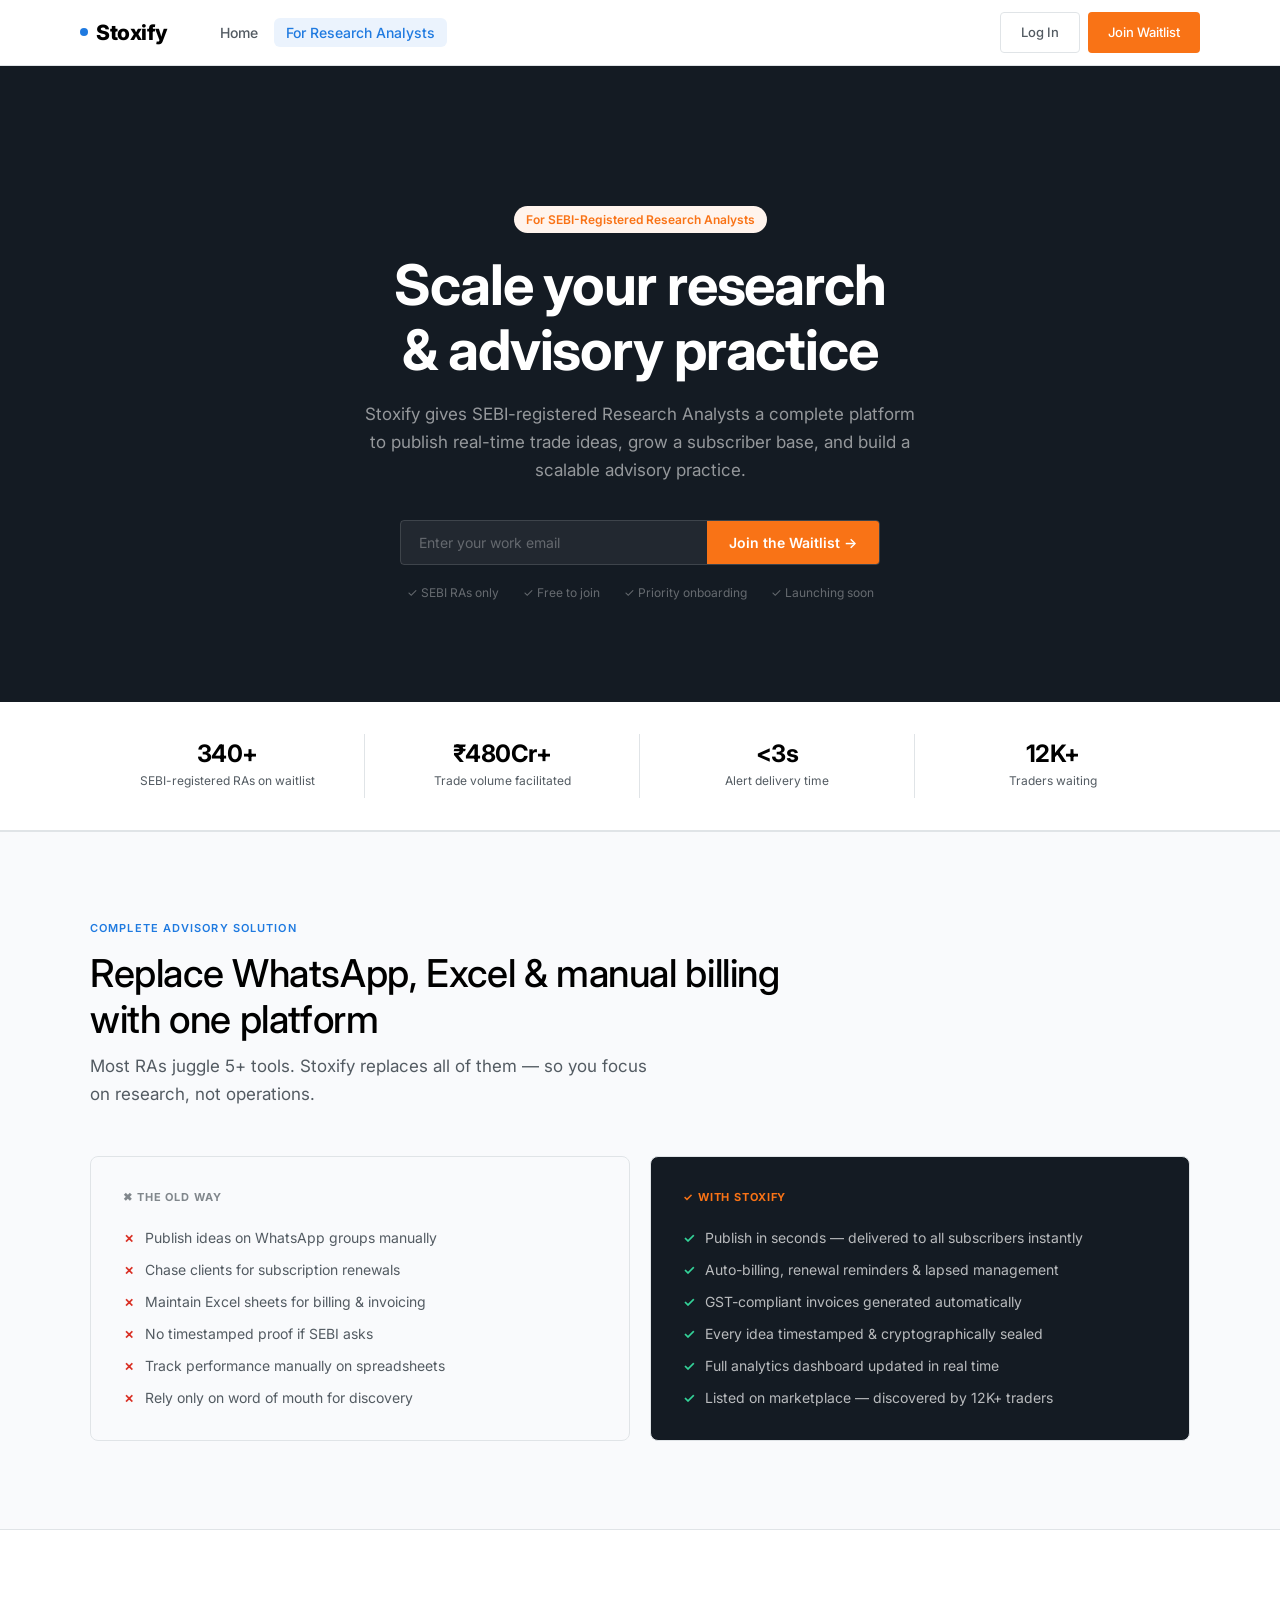
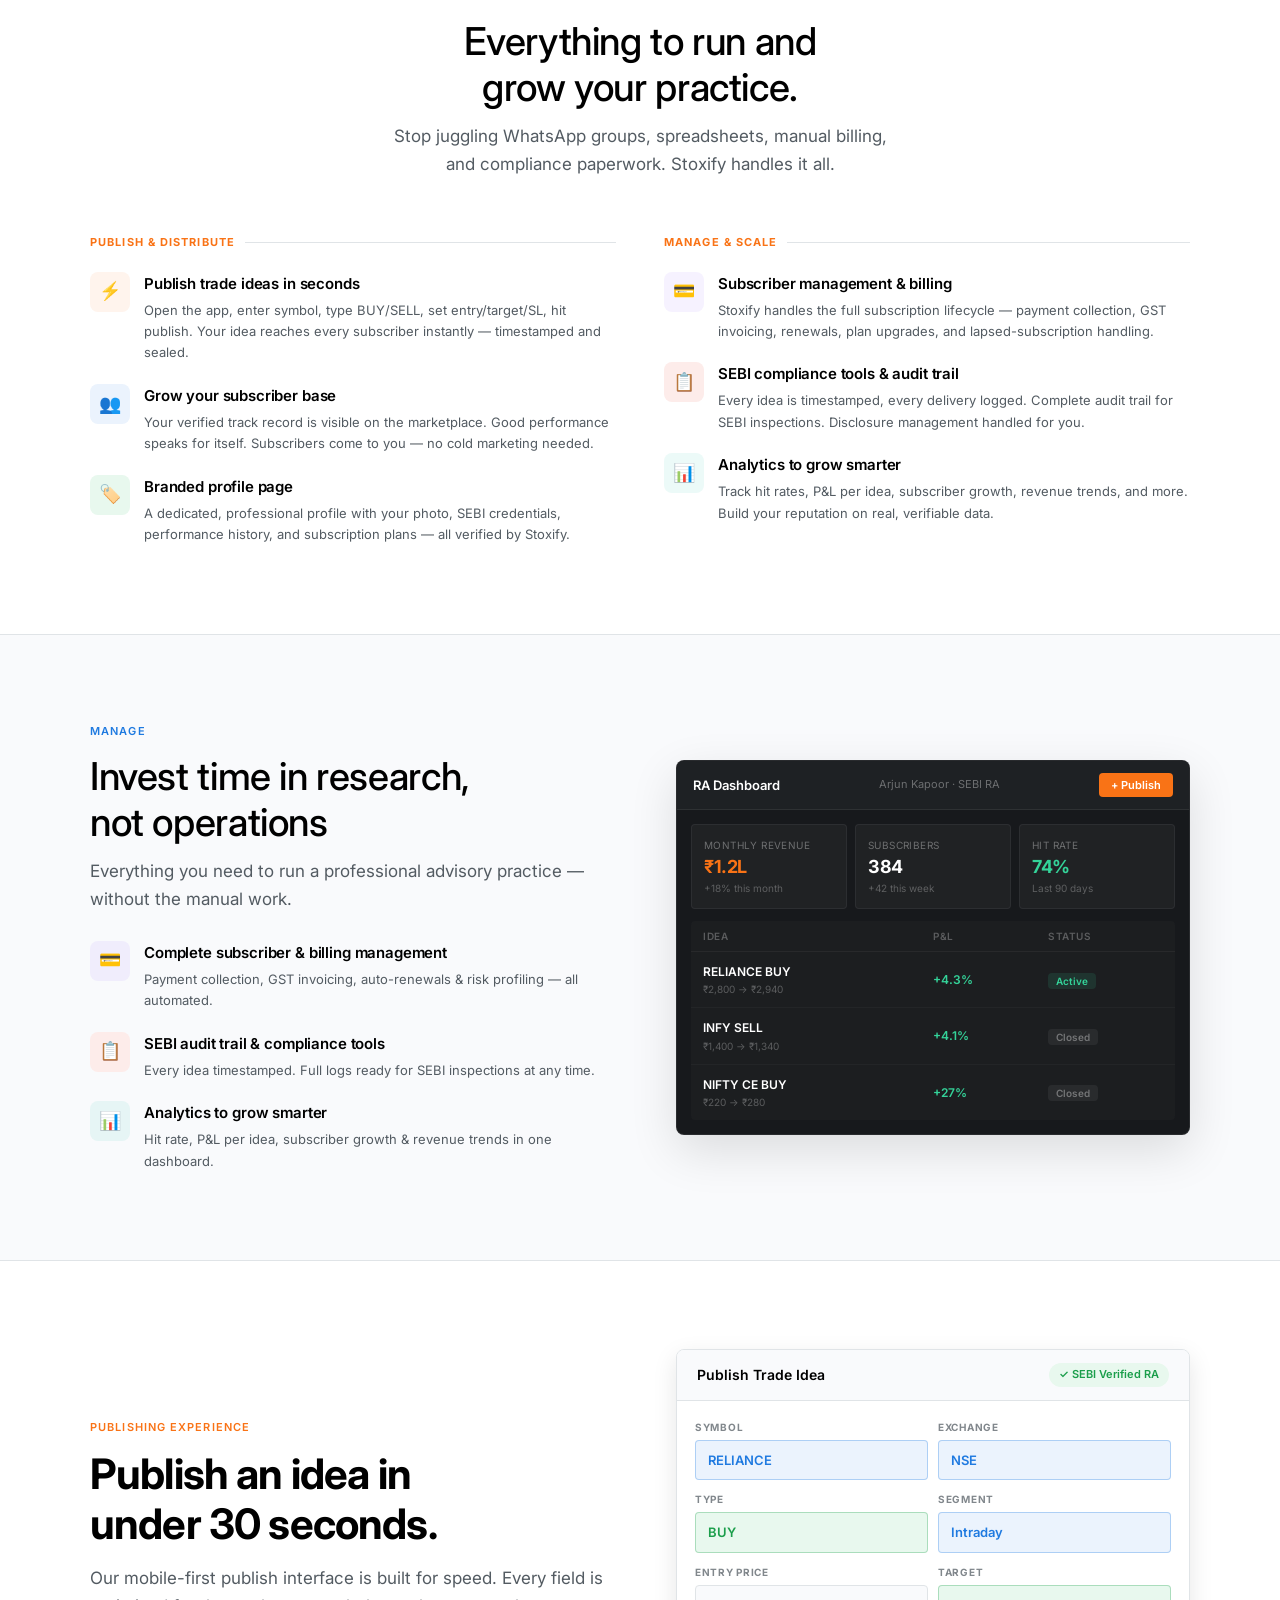
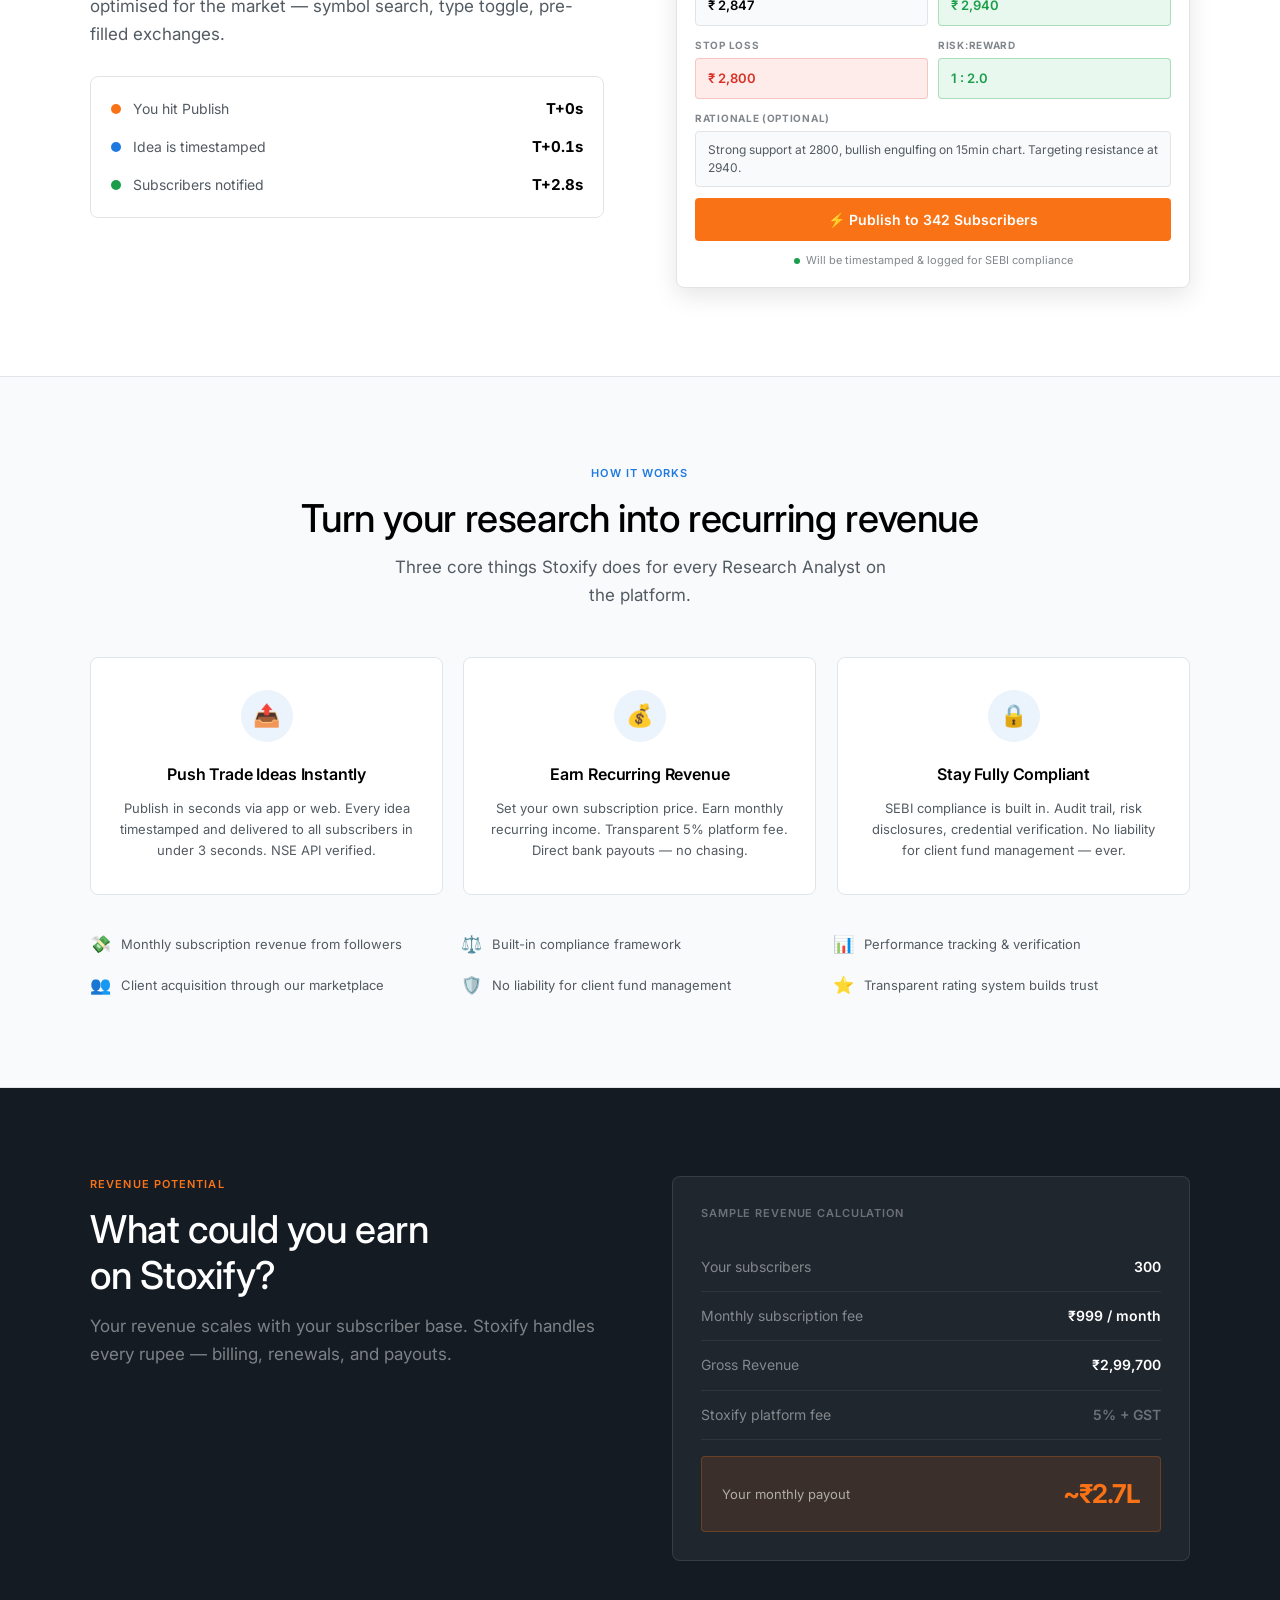
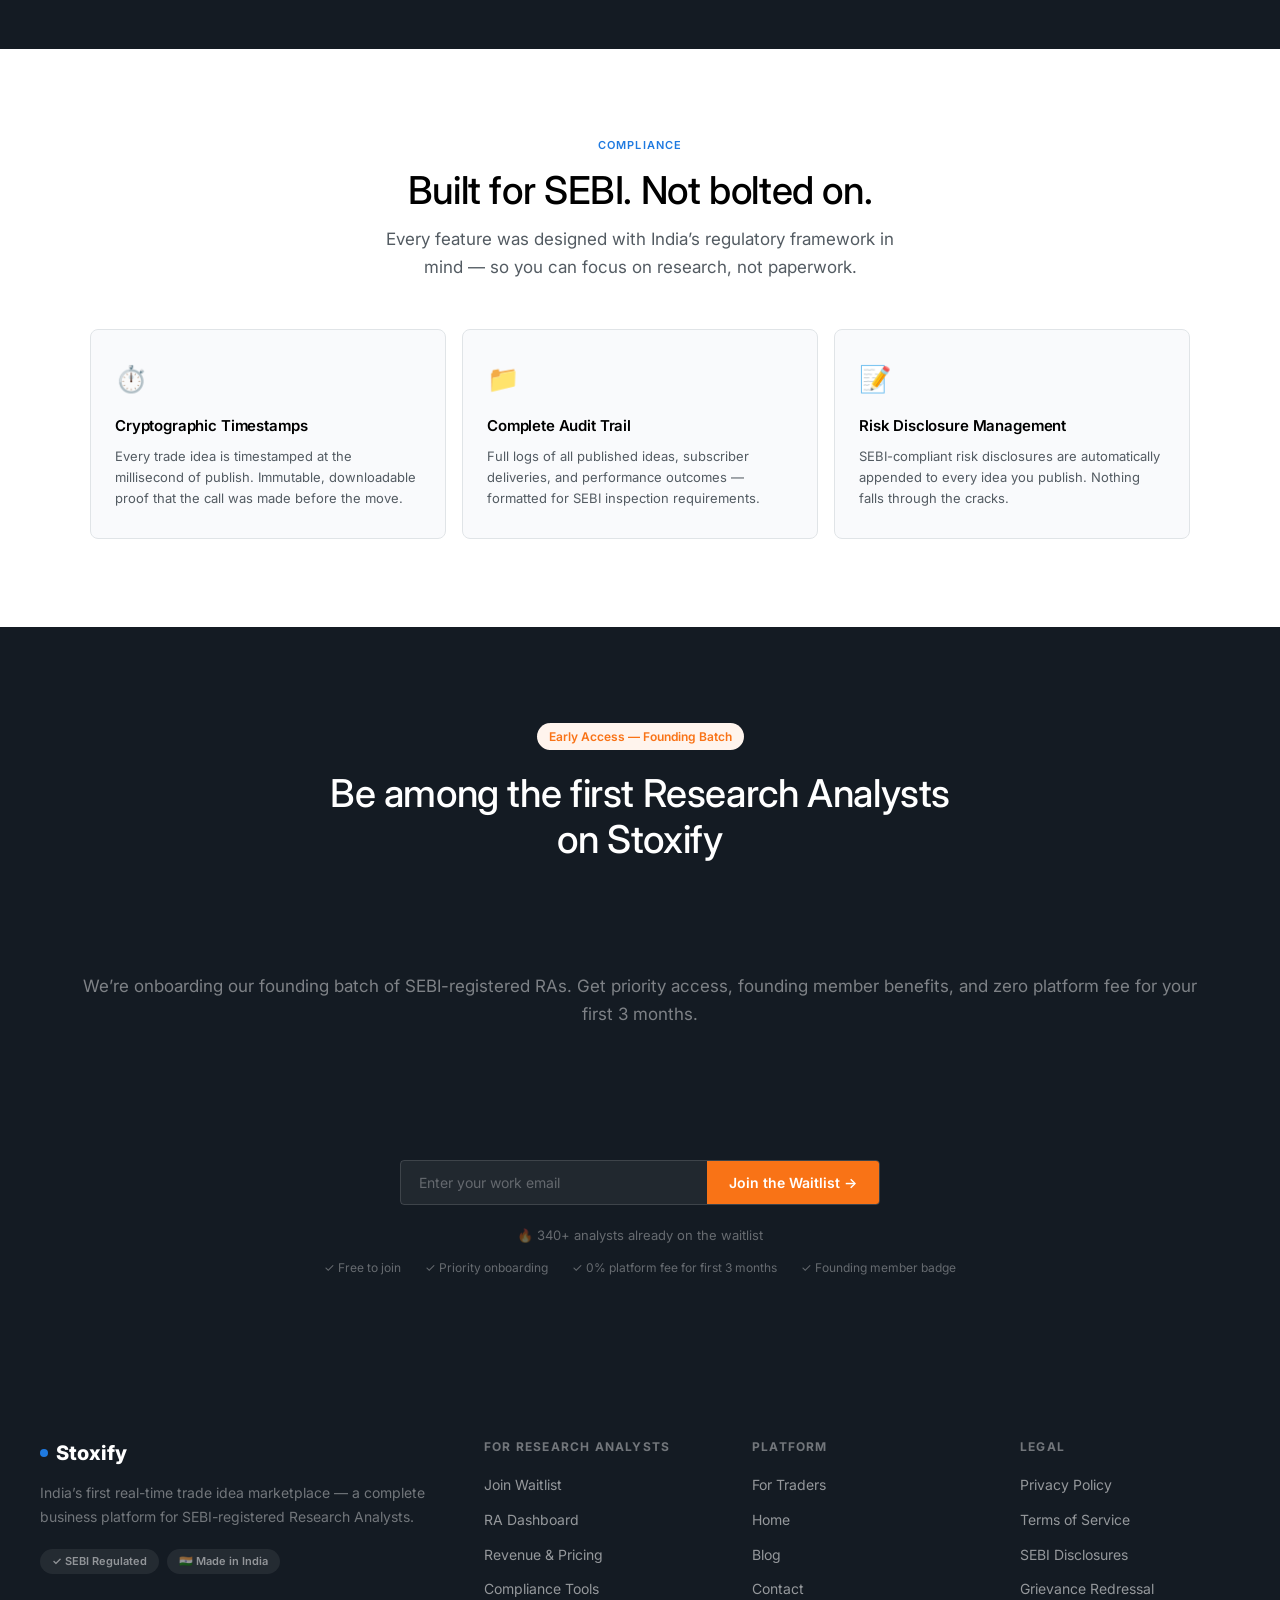
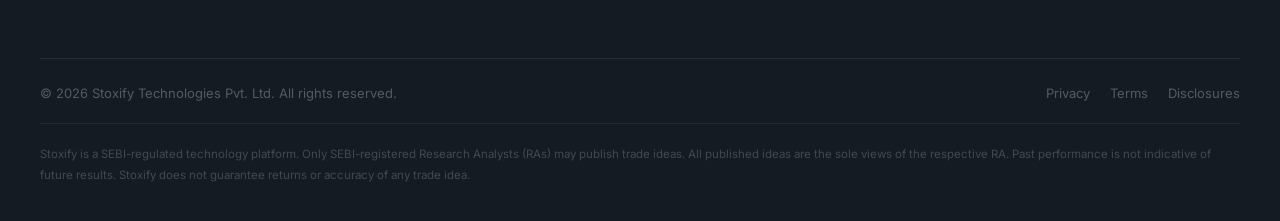
==== commit d09c105d: "feat: complete Stoxify 2.0 landing pages - Trader page as main landing page (index.html) - Research " ====
--- a/for-analysts.html
+++ b/for-analysts.html
@@ -4,380 +4,356 @@
 <meta charset="UTF-8">
 <meta name="viewport" content="width=device-width, initial-scale=1.0">
 <title>Stoxify for Research Analysts — Grow Your Advisory Practice</title>
+<meta name="description" content="Stoxify gives SEBI-registered Research Analysts a complete platform to publish real-time trade ideas, grow subscribers, and earn recurring revenue.">
 <link rel="stylesheet" href="shared.css">
 <style>
 /* ── HERO ── */
-.hero {
-  padding: 140px 40px 100px;
-  background: var(--ink);
-  position: relative; overflow: hidden;
+.hero-ra{background:var(--footer-bg);padding:140px 40px 100px;text-align:center;margin-top:66px;}
+.hero-ra h1{color:#fff;font-weight:700;font-size:clamp(34px,5vw,56px);margin-bottom:18px;letter-spacing:-0.02em;}
+.hero-ra .lead{color:rgba(255,255,255,0.55);max-width:560px;margin:0 auto 36px;font-size:clamp(15px,1.6vw,17px);}
+.wl-form{display:flex;max-width:480px;margin:0 auto;border-radius:var(--radius);overflow:hidden;border:1px solid rgba(255,255,255,0.18);}
+.wl-form input{flex:1;background:rgba(255,255,255,0.06);border:none;padding:13px 18px;font-family:var(--font-body);font-size:14px;color:#fff;outline:none;}
+.wl-form input::placeholder{color:rgba(255,255,255,0.3);}
+.wl-form button{background:var(--orange);color:#fff;border:none;padding:13px 22px;font-family:var(--font-body);font-size:14px;font-weight:600;cursor:pointer;white-space:nowrap;transition:background 0.15s;}
+.wl-form button:hover{background:#ea6f0c;}
+.hero-trust{display:flex;justify-content:center;gap:24px;margin-top:18px;flex-wrap:wrap;}
+.hero-trust span{font-size:12px;color:rgba(255,255,255,0.35);}
+@keyframes blink-dot{0%,100%{opacity:1}50%{opacity:0.25}}
+.wl-success{display:none;background:rgba(27,158,75,0.15);border:1px solid rgba(27,158,75,0.3);border-radius:var(--radius);padding:12px 20px;font-size:13px;color:#34d399;max-width:480px;margin:14px auto 0;text-align:center;}
+
+/* ── STATS STRIP ── */
+.stats-strip{background:var(--white);border-bottom:1px solid var(--line);padding:32px 40px;}
+.stats-strip-inner{max-width:1100px;margin:0 auto;display:grid;grid-template-columns:repeat(4,1fr);}
+.ss-item{text-align:center;border-right:1px solid var(--line);padding:8px 0;}
+.ss-item:last-child{border-right:none;}
+.ss-num{font-size:24px;font-weight:700;color:var(--ink);letter-spacing:-0.5px;line-height:1;}
+.ss-label{font-size:12px;color:var(--muted);margin-top:5px;}
+
+/* ── SECTION BASE ── */
+.ra-sec{padding:88px 40px;}
+.ra-inner{max-width:1100px;margin:0 auto;}
+.ra-tag{font-size:11px;font-weight:600;text-transform:uppercase;letter-spacing:0.1em;color:var(--brand);margin-bottom:12px;display:block;}
+.ra-tag-orange{font-size:11px;font-weight:600;text-transform:uppercase;letter-spacing:0.1em;color:var(--orange);margin-bottom:12px;display:block;}
+.sec-center{text-align:center;}
+.sec-lead{margin:12px auto 0;max-width:520px;}
+.two-col{display:grid;grid-template-columns:1fr 1fr;gap:48px;}
+.two-col-lg{display:grid;grid-template-columns:1fr 1fr;gap:72px;align-items:center;}
+
+/* ── OLD vs NEW ── */
+.onv-grid{display:grid;grid-template-columns:1fr 1fr;gap:20px;margin-top:48px;}
+.onv-card{border-radius:var(--radius-lg);padding:32px;border:1px solid var(--line);}
+.onv-old{background:var(--surface);}
+.onv-new{background:var(--footer-bg);}
+.onv-label{font-size:11px;font-weight:700;text-transform:uppercase;letter-spacing:0.08em;margin-bottom:20px;}
+.onv-old .onv-label{color:var(--muted-2);}
+.onv-new .onv-label{color:var(--orange);}
+.onv-list{list-style:none;display:flex;flex-direction:column;gap:11px;}
+.onv-list li{display:flex;align-items:flex-start;gap:10px;font-size:14px;line-height:1.5;}
+.onv-old .onv-list li{color:var(--muted);}
+.onv-new .onv-list li{color:rgba(255,255,255,0.7);}
+.onv-x{flex-shrink:0;font-weight:600;}
+.onv-old .onv-x{color:var(--red);}
+.onv-new .onv-x{color:#34d399;}
+
+/* ── FEATURE BULLETS ── */
+.feat-bullet{display:flex;gap:14px;align-items:flex-start;margin-bottom:20px;}
+.feat-bullet:last-child{margin-bottom:0;}
+.feat-icon-wrap{width:40px;height:40px;border-radius:var(--radius-lg);background:var(--brand-light);display:flex;align-items:center;justify-content:center;font-size:18px;flex-shrink:0;}
+.feat-icon-orange{background:var(--orange-light);}
+.feat-icon-green{background:var(--green-light);}
+.feat-icon-purple{background:rgba(139,92,246,0.08);}
+.feat-icon-red{background:var(--red-light);}
+.feat-icon-teal{background:rgba(20,184,166,0.08);}
+.feat-bullet h4{font-size:15px;font-weight:600;color:var(--ink);margin-bottom:4px;letter-spacing:-0.01em;}
+.feat-bullet p{font-size:13px;color:var(--muted);line-height:1.65;}
+
+/* ── RA DASHBOARD MOCKUP ── */
+.mock-dash{background:#17191c;border-radius:var(--radius-lg);overflow:hidden;border:1px solid rgba(255,255,255,0.08);box-shadow:var(--shadow-xl);}
+.mock-dash-bar{background:#1e2124;padding:12px 16px;display:flex;align-items:center;justify-content:space-between;border-bottom:1px solid rgba(255,255,255,0.07);}
+.mock-dash-title{font-size:13px;font-weight:600;color:#fff;}
+.mock-dash-user{font-size:11px;color:rgba(255,255,255,0.35);}
+.mock-dash-btn{background:var(--orange);color:#fff;font-size:11px;font-weight:600;padding:5px 12px;border-radius:var(--radius);border:none;cursor:pointer;font-family:var(--font-body);}
+.dash-metrics{padding:14px 14px 0;display:grid;grid-template-columns:repeat(3,1fr);gap:8px;}
+.dm-card{background:rgba(255,255,255,0.04);border:1px solid rgba(255,255,255,0.06);border-radius:var(--radius);padding:12px;}
+.dm-label{font-size:10px;color:rgba(255,255,255,0.35);margin-bottom:5px;text-transform:uppercase;letter-spacing:0.04em;}
+.dm-val{font-size:18px;font-weight:700;letter-spacing:-0.5px;line-height:1;}
+.dm-sub{font-size:10px;color:rgba(255,255,255,0.28);margin-top:4px;}
+.dash-table-wrap{padding:12px 14px 14px;}
+.dash-table{background:rgba(255,255,255,0.02);border-radius:var(--radius);overflow:hidden;}
+.dt-head{display:grid;grid-template-columns:2fr 1fr 1fr;padding:7px 12px;font-size:10px;font-weight:600;color:rgba(255,255,255,0.28);text-transform:uppercase;letter-spacing:0.06em;border-bottom:1px solid rgba(255,255,255,0.05);}
+.dt-row{display:grid;grid-template-columns:2fr 1fr 1fr;padding:10px 12px;border-bottom:1px solid rgba(255,255,255,0.03);align-items:center;}
+.dt-row:last-child{border-bottom:none;}
+.dt-name{font-size:12px;font-weight:600;color:#fff;}
+.dt-sub-text{font-size:10px;color:rgba(255,255,255,0.28);}
+.dt-pnl{font-size:12px;font-weight:600;}
+.dt-badge{font-size:10px;font-weight:600;padding:2px 8px;border-radius:var(--radius);}
+
+/* ── VALUE PROPS (2-col feature list) ── */
+.vp-col-head{font-size:11px;font-weight:700;text-transform:uppercase;letter-spacing:0.1em;color:var(--orange);margin-bottom:20px;display:flex;align-items:center;gap:10px;}
+.vp-col-head::after{content:'';flex:1;height:1px;background:var(--line);display:block;}
+
+/* ── PUBLISH FORM MOCKUP ── */
+.mock-publish{background:#fff;border:1px solid var(--line);border-radius:var(--radius-lg);overflow:hidden;box-shadow:var(--shadow-lg);}
+.mp-bar{background:var(--surface);padding:13px 20px;display:flex;align-items:center;justify-content:space-between;border-bottom:1px solid var(--line);}
+.mp-bar-title{font-size:14px;font-weight:600;color:var(--ink);}
+.mp-sebi{font-size:11px;font-weight:600;color:var(--green);background:var(--green-light);padding:3px 10px;border-radius:100px;}
+.mp-form{padding:18px;display:flex;flex-direction:column;gap:11px;}
+.mp-row{display:grid;grid-template-columns:1fr 1fr;gap:10px;}
+.mp-field-label{font-size:10px;font-weight:700;text-transform:uppercase;letter-spacing:0.07em;color:var(--muted-2);margin-bottom:5px;}
+.mp-input{border-radius:var(--radius);padding:9px 12px;font-size:13px;font-weight:600;font-family:var(--font-body);}
+.mp-default{background:var(--surface);border:1px solid var(--line);color:var(--ink);}
+.mp-brand{background:var(--brand-light);border:1px solid var(--brand-mid);color:var(--brand);}
+.mp-buy{background:var(--green-light);border:1px solid rgba(27,158,75,0.3);color:var(--green);}
+.mp-sell{background:var(--red-light);border:1px solid rgba(217,48,37,0.2);color:var(--red);}
+.mp-rationale{background:var(--surface);border:1px solid var(--line);border-radius:var(--radius);padding:9px 12px;font-size:12px;color:var(--muted);line-height:1.5;font-family:var(--font-body);}
+.mp-publish-btn{background:var(--orange);color:#fff;font-size:14px;font-weight:600;padding:13px;border:none;border-radius:var(--radius);cursor:pointer;width:100%;font-family:var(--font-body);transition:background 0.15s;}
+.mp-publish-btn:hover{background:#ea6f0c;}
+.mp-ts{display:flex;align-items:center;gap:6px;justify-content:center;font-size:11px;color:var(--muted-2);}
+.mp-ts-dot{width:6px;height:6px;border-radius:50%;background:var(--green);flex-shrink:0;animation:blink-dot 1.5s infinite;}
+
+/* ── TIMING CARD ── */
+.timing-card{background:var(--white);border:1px solid var(--line);border-radius:var(--radius-lg);padding:20px;display:flex;flex-direction:column;gap:14px;}
+.timing-row{display:flex;align-items:center;gap:12px;font-size:14px;}
+.timing-dot{width:10px;height:10px;border-radius:50%;flex-shrink:0;}
+.timing-label{flex:1;color:var(--muted);}
+.timing-val{font-weight:700;color:var(--ink);font-size:15px;font-variant-numeric:tabular-nums;}
+
+/* ── HOW IT WORKS ── */
+.hiw-grid{display:grid;grid-template-columns:repeat(3,1fr);gap:20px;margin-top:48px;}
+.hiw-card{background:var(--white);border:1px solid var(--line);border-radius:var(--radius-lg);padding:32px 24px;text-align:center;}
+.hiw-icon-wrap{width:52px;height:52px;border-radius:50%;background:var(--brand-light);display:flex;align-items:center;justify-content:center;font-size:22px;margin:0 auto 20px;}
+.hiw-card h4{font-size:16px;font-weight:600;color:var(--ink);margin-bottom:10px;letter-spacing:-0.01em;}
+.hiw-card p{font-size:13px;color:var(--muted);line-height:1.65;}
+.chip-strip{display:grid;grid-template-columns:repeat(3,1fr);gap:14px;margin-top:36px;}
+.chip-item{display:flex;align-items:center;gap:10px;font-size:13px;color:var(--muted);}
+.chip-item-icon{font-size:17px;flex-shrink:0;}
+
+/* ── REVENUE ── */
+.rev-ra{background:var(--footer-bg);padding:88px 40px;}
+.rev-inner{max-width:1100px;margin:0 auto;display:grid;grid-template-columns:1fr 1fr;gap:64px;align-items:start;}
+.rev-text h2{color:#fff;margin-bottom:14px;}
+.rev-text .lead{color:rgba(255,255,255,0.45);}
+.rev-card{background:rgba(255,255,255,0.05);border:1px solid rgba(255,255,255,0.1);border-radius:var(--radius-lg);padding:28px;}
+.rev-card-title{font-size:11px;font-weight:600;text-transform:uppercase;letter-spacing:0.08em;color:rgba(255,255,255,0.35);margin-bottom:20px;}
+.rev-row{display:flex;justify-content:space-between;align-items:center;padding:13px 0;border-bottom:1px solid rgba(255,255,255,0.07);font-size:14px;}
+.rev-row:last-of-type{border-bottom:none;}
+.rev-label{color:rgba(255,255,255,0.45);}
+.rev-val{color:#fff;font-weight:600;}
+.rev-total{background:rgba(249,115,22,0.12);border:1px solid rgba(249,115,22,0.25);border-radius:var(--radius);padding:16px 20px;display:flex;justify-content:space-between;align-items:center;margin-top:16px;}
+.rev-total-label{font-size:13px;color:rgba(255,255,255,0.6);}
+.rev-total-val{font-size:26px;font-weight:700;color:var(--orange);letter-spacing:-1px;}
+
+/* ── COMPLIANCE ── */
+.comp-grid{display:grid;grid-template-columns:repeat(3,1fr);gap:16px;margin-top:48px;}
+.comp-card{background:var(--surface);border:1px solid var(--line);border-radius:var(--radius-lg);padding:28px 24px;}
+.comp-icon{font-size:26px;margin-bottom:14px;}
+.comp-card h4{font-size:15px;font-weight:600;color:var(--ink);margin-bottom:8px;letter-spacing:-0.01em;}
+.comp-card p{font-size:13px;color:var(--muted);line-height:1.65;}
+
+/* ── WAITLIST FINAL ── */
+.wl-final{background:var(--footer-bg);padding:96px 40px;text-align:center;}
+.wl-final h2{color:#fff;margin-bottom:14px;}
+.wl-final .lead{color:rgba(255,255,255,0.45);margin-bottom:36px;}
+.wl-counter{font-size:13px;color:rgba(255,255,255,0.35);margin-top:20px;}
+
+/* ── RESPONSIVE ── */
+@media(max-width:860px){
+  .onv-grid,.hiw-grid,.comp-grid,.chip-strip,.two-col,.rev-inner{grid-template-columns:1fr;}
+  .two-col-lg{grid-template-columns:1fr!important;}
+  .stats-strip-inner{grid-template-columns:1fr 1fr;}
+  .ss-item:nth-child(2){border-right:none;}
+  .hero-ra,.ra-sec,.rev-ra,.wl-final,.stats-strip{padding-left:24px;padding-right:24px;}
+  .mp-row{grid-template-columns:1fr;}
 }
-.hero-bg {
-  position: absolute; inset: 0; z-index: 0;
-  background:
-    radial-gradient(ellipse 70% 60% at 70% 30%, rgba(249,115,22,0.1) 0%, transparent 65%),
-    radial-gradient(ellipse 50% 50% at 20% 80%, rgba(45,91,227,0.08) 0%, transparent 60%);
-}
-.hero-grid-pattern {
-  position: absolute; inset: 0; z-index: 0; opacity: 0.03;
-  background-image: linear-gradient(rgba(255,255,255,1) 1px, transparent 1px),
-    linear-gradient(90deg, rgba(255,255,255,1) 1px, transparent 1px);
-  background-size: 40px 40px;
-}
-.hero-inner {
-  max-width: 1200px; margin: 0 auto;
-  display: grid; grid-template-columns: 1fr 1fr;
-  gap: 80px; align-items: center;
-  position: relative; z-index: 1;
-}
-.hero-badge {
-  display: inline-flex; align-items: center; gap: 8px;
-  background: rgba(249,115,22,0.15); border: 1px solid rgba(249,115,22,0.3);
-  border-radius: 100px; padding: 5px 14px;
-  font-size: 12px; font-weight: 700; color: var(--orange);
-  letter-spacing: 0.04em; text-transform: uppercase;
-  margin-bottom: 20px;
-}
-.hero h1 { color: var(--white); margin-bottom: 18px; }
-.hero h1 em { font-style: normal; color: var(--orange); }
-.hero .lead { color: rgba(255,255,255,0.55); margin-bottom: 32px; max-width: 480px; }
-.hero-ctas { display: flex; gap: 10px; flex-wrap: wrap; margin-bottom: 32px; }
-.hero-trust { display: flex; flex-wrap: wrap; gap: 16px; }
-.trust-item { display: flex; align-items: center; gap: 6px; font-size: 13px; color: rgba(255,255,255,0.45); font-weight: 500; }
-
-/* ── DASHBOARD MOCKUP ── */
-.dash-wrap { position: relative; }
-.dash-float {
-  position: absolute;
-  left: -24px; bottom: -20px;
-  background: var(--white);
-  border: 1.5px solid var(--line);
-  border-radius: 14px;
-  padding: 14px 18px;
-  box-shadow: var(--shadow-lg);
-  display: flex; align-items: center; gap: 10px;
-  animation: floatY 3.5s ease-in-out infinite;
-  z-index: 10;
-}
-@keyframes floatY { 0%,100%{transform:translateY(0)} 50%{transform:translateY(-6px)} }
-.df-icon { width: 36px; height: 36px; border-radius: 10px; background: rgba(5,150,105,0.1); display: flex; align-items: center; justify-content: center; font-size: 18px; flex-shrink: 0; }
-.df-title { font-size: 13px; font-weight: 700; color: var(--ink); }
-.df-sub { font-size: 11px; color: var(--green); font-weight: 600; }
-
-.mock-dash {
-  background: #17191c;
-  border-radius: 20px;
-  overflow: hidden;
-  border: 1px solid rgba(255,255,255,0.08);
-  box-shadow: 0 40px 100px rgba(0,0,0,0.5);
-}
-.dash-bar {
-  background: #1e2124;
-  padding: 14px 20px;
-  display: flex; align-items: center; justify-content: space-between;
-  border-bottom: 1px solid rgba(255,255,255,0.07);
-}
-.dash-bar-logo {
-  font-family: var(--font-display); font-size: 14px; font-weight: 800;
-  color: white; display: flex; align-items: center; gap: 7px;
-}
-.db-dot { width: 6px; height: 6px; border-radius: 50%; background: var(--orange); }
-.dash-bar-user { font-size: 12px; color: rgba(255,255,255,0.4); }
-.dash-bar-btn {
-  background: var(--orange); color: white;
-  font-size: 12px; font-weight: 700;
-  padding: 6px 14px; border-radius: 7px;
-  border: none; cursor: pointer; font-family: var(--font-body);
-}
-.dash-body { padding: 18px; }
-.dash-metrics { display: grid; grid-template-columns: repeat(3, 1fr); gap: 10px; margin-bottom: 16px; }
-.dm { background: rgba(255,255,255,0.04); border: 1px solid rgba(255,255,255,0.06); border-radius: 12px; padding: 14px; }
-.dm-label { font-size: 11px; color: rgba(255,255,255,0.35); margin-bottom: 6px; }
-.dm-val { font-family: var(--font-display); font-size: 22px; font-weight: 800; color: white; letter-spacing: -0.5px; line-height: 1; }
-.dm-val.orange { color: var(--orange); }
-.dm-val.green { color: #34D399; }
-.dm-sub { font-size: 11px; color: rgba(255,255,255,0.3); margin-top: 4px; }
-.dash-table { background: rgba(255,255,255,0.02); border-radius: 10px; overflow: hidden; }
-.dt-head { display: grid; grid-template-columns: 2fr 1fr 1fr 1fr; padding: 8px 14px; font-size: 10px; font-weight: 700; color: rgba(255,255,255,0.3); text-transform: uppercase; letter-spacing: 0.08em; border-bottom: 1px solid rgba(255,255,255,0.06); }
-.dt-row { display: grid; grid-template-columns: 2fr 1fr 1fr 1fr; padding: 12px 14px; border-bottom: 1px solid rgba(255,255,255,0.04); align-items: center; }
-.dt-row:last-child { border-bottom: none; }
-.dt-name { font-size: 13px; font-weight: 700; color: white; font-family: var(--font-display); letter-spacing: -0.02em; }
-.dt-sub { font-size: 10px; color: rgba(255,255,255,0.3); margin-top: 2px; }
-.dt-val { font-size: 12px; font-weight: 600; color: rgba(255,255,255,0.65); }
-.dt-badge { font-size: 10px; font-weight: 700; padding: 3px 8px; border-radius: 5px; display: inline-block; }
-.db-active { background: rgba(52,211,153,0.12); color: #34D399; }
-.db-closed { background: rgba(255,255,255,0.06); color: rgba(255,255,255,0.35); }
-.db-hit { color: #34D399; }
-.db-miss { color: #F87171; }
-
-/* ── VALUE PROPS ── */
-.value-props { background: var(--white); }
-.vp-inner { max-width: 1100px; margin: 0 auto; }
-.vp-header { text-align: center; margin-bottom: 60px; }
-.vp-cols { display: grid; grid-template-columns: 1fr 1fr; gap: 48px; align-items: start; }
-.vp-col-head {
-  font-family: var(--font-display); font-size: 13px; font-weight: 800;
-  text-transform: uppercase; letter-spacing: 0.1em; color: var(--orange);
-  margin-bottom: 24px; display: flex; align-items: center; gap: 8px;
-}
-.vp-col-head::after { content:''; flex:1; height:1px; background:var(--line); }
-.vp-item { display: flex; gap: 16px; margin-bottom: 32px; }
-.vp-icon { width: 44px; height: 44px; border-radius: 12px; display: flex; align-items: center; justify-content: center; font-size: 20px; flex-shrink: 0; }
-.vi-1 { background: var(--orange-light); }
-.vi-2 { background: var(--brand-light); }
-.vi-3 { background: var(--green-light); }
-.vi-4 { background: rgba(139,92,246,0.1); }
-.vi-5 { background: rgba(239,68,68,0.08); }
-.vi-6 { background: rgba(20,184,166,0.1); }
-.vp-body h4 { font-size: 17px; font-weight: 700; margin-bottom: 6px; font-family: var(--font-display); letter-spacing: -0.02em; }
-.vp-body p { font-size: 14px; color: var(--muted); line-height: 1.65; }
-
-/* ── THE OLD WAY / NEW WAY ── */
-.oldnew { background: var(--surface); border-top: 1px solid var(--line); border-bottom: 1px solid var(--line); }
-.oldnew-inner { max-width: 1000px; margin: 0 auto; }
-.oldnew-header { text-align: center; margin-bottom: 48px; }
-.oldnew-grid { display: grid; grid-template-columns: 1fr 1fr; gap: 24px; }
-.on-card { border-radius: var(--radius-xl); padding: 36px; }
-.on-old { background: var(--white); border: 1.5px solid var(--line); }
-.on-new { background: var(--ink); }
-.on-label { font-size: 12px; font-weight: 800; text-transform: uppercase; letter-spacing: 0.1em; margin-bottom: 20px; }
-.on-old .on-label { color: var(--muted-2); }
-.on-new .on-label { color: var(--orange); }
-.on-items { display: flex; flex-direction: column; gap: 12px; }
-.on-item { display: flex; align-items: flex-start; gap: 10px; font-size: 14px; line-height: 1.5; }
-.on-old .on-item { color: var(--muted); }
-.on-new .on-item { color: rgba(255,255,255,0.75); }
-.on-x { font-size: 15px; flex-shrink: 0; }
-.on-old .on-x { color: var(--red); }
-.on-new .on-x { color: #34D399; }
-
-/* ── PUBLISH FLOW ── */
-.publish-flow { background: var(--white); }
-.pf-inner { max-width: 1100px; margin: 0 auto; }
-.pf-header { text-align: center; margin-bottom: 56px; }
-.pf-steps { display: grid; grid-template-columns: repeat(4, 1fr); gap: 16px; }
-.pf-step {
-  background: var(--surface);
-  border: 1.5px solid var(--line);
-  border-radius: var(--radius-lg);
-  padding: 28px 22px;
-  position: relative;
-}
-.pf-step-num {
-  font-family: var(--font-display); font-size: 12px; font-weight: 800;
-  color: var(--orange); letter-spacing: 0.06em; margin-bottom: 16px;
-}
-.pf-step-icon { font-size: 28px; margin-bottom: 14px; }
-.pf-step h4 { font-size: 16px; font-weight: 700; margin-bottom: 8px; letter-spacing: -0.02em; }
-.pf-step p { font-size: 13px; color: var(--muted); line-height: 1.6; }
-
-/* ── PUBLISH IDEA MOCKUP ── */
-.publish-demo { background: var(--surface); border-top: 1px solid var(--line); }
-.pd-inner { max-width: 1100px; margin: 0 auto; display: grid; grid-template-columns: 1fr 1fr; gap: 72px; align-items: center; }
-.pd-content {}
-.pd-content h2 { margin-bottom: 14px; }
-.pd-content .lead { margin-bottom: 28px; }
-.pd-timing {
-  background: var(--white); border: 1.5px solid var(--line);
-  border-radius: 12px; padding: 20px;
-  display: flex; flex-direction: column; gap: 12px;
-}
-.pt-row { display: flex; align-items: center; gap: 12px; font-size: 14px; }
-.pt-dot { width: 10px; height: 10px; border-radius: 50%; flex-shrink: 0; }
-.pt-blue { background: var(--brand); }
-.pt-orange { background: var(--orange); }
-.pt-green { background: var(--green); }
-.pt-label { color: var(--muted); flex: 1; }
-.pt-time { font-weight: 700; color: var(--ink); font-family: var(--font-display); font-size: 15px; }
-
-/* Publish form mockup */
-.mock-publish {
-  background: var(--white);
-  border: 1.5px solid var(--line);
-  border-radius: 20px;
-  overflow: hidden;
-  box-shadow: var(--shadow-xl);
-}
-.mp-bar {
-  background: var(--surface); padding: 14px 20px;
-  display: flex; align-items: center; justify-content: space-between;
-  border-bottom: 1px solid var(--line);
-}
-.mp-bar-title { font-family: var(--font-display); font-size: 14px; font-weight: 800; color: var(--ink); }
-.mp-bar-sebi { font-size: 11px; color: var(--green); font-weight: 600; background: var(--green-light); padding: 3px 10px; border-radius: 100px; }
-.mp-form { padding: 20px; display: flex; flex-direction: column; gap: 14px; }
-.mf-row { display: grid; grid-template-columns: 1fr 1fr; gap: 10px; }
-.mf-field { display: flex; flex-direction: column; gap: 5px; }
-.mf-label { font-size: 11px; font-weight: 700; text-transform: uppercase; letter-spacing: 0.08em; color: var(--muted-2); }
-.mf-input {
-  background: var(--surface); border: 1.5px solid var(--line);
-  border-radius: 8px; padding: 9px 12px;
-  font-size: 14px; font-weight: 600; color: var(--ink);
-  font-family: var(--font-body);
-}
-.mf-input.filled { border-color: var(--brand-mid); background: var(--brand-light); color: var(--brand); }
-.mf-input.buy-filled { border-color: rgba(5,150,105,0.3); background: var(--green-light); color: var(--green); }
-.mf-input.sell-filled { border-color: rgba(220,38,38,0.2); background: var(--red-light); color: var(--red); }
-.mf-textarea {
-  background: var(--surface); border: 1.5px solid var(--line);
-  border-radius: 8px; padding: 9px 12px;
-  font-size: 13px; color: var(--muted);
-  font-family: var(--font-body); min-height: 60px;
-  resize: none;
-}
-.mp-publish-btn {
-  background: var(--orange); color: white;
-  font-size: 15px; font-weight: 800;
-  padding: 13px; border: none; border-radius: 10px;
-  font-family: var(--font-body); cursor: pointer; width: 100%;
-  display: flex; align-items: center; justify-content: center; gap: 8px;
-}
-.mp-timestamp { display: flex; align-items: center; gap: 6px; font-size: 11px; color: var(--muted-2); justify-content: center; margin-top: 4px; }
-.ts-dot { width: 6px; height: 6px; border-radius: 50%; background: var(--green); animation: blink 1.5s infinite; }
-@keyframes blink { 0%,100%{opacity:1} 50%{opacity:0.25} }
-
-/* ── REVENUE ── */
-.revenue { background: var(--ink); padding: 96px 40px; }
-.rev-inner { max-width: 1100px; margin: 0 auto; }
-.rev-header { margin-bottom: 48px; }
-.rev-header h2 { color: white; }
-.rev-header .lead { color: rgba(255,255,255,0.5); margin-top: 12px; }
-.rev-grid { display: grid; grid-template-columns: 1fr 1fr; gap: 60px; align-items: start; }
-.rev-calc { background: rgba(255,255,255,0.05); border: 1px solid rgba(255,255,255,0.08); border-radius: 20px; padding: 32px; }
-.rc-title { font-family: var(--font-display); font-size: 14px; font-weight: 700; color: rgba(255,255,255,0.5); margin-bottom: 24px; text-transform: uppercase; letter-spacing: 0.08em; }
-.rc-row { display: flex; justify-content: space-between; align-items: center; padding: 14px 0; border-bottom: 1px solid rgba(255,255,255,0.07); }
-.rc-row:last-child { border-bottom: none; }
-.rc-label { font-size: 14px; color: rgba(255,255,255,0.5); }
-.rc-val { font-family: var(--font-display); font-size: 16px; font-weight: 800; color: white; letter-spacing: -0.3px; }
-.rc-total { margin-top: 20px; background: rgba(249,115,22,0.1); border: 1px solid rgba(249,115,22,0.2); border-radius: 12px; padding: 18px 20px; display: flex; justify-content: space-between; align-items: center; }
-.rc-total-label { font-size: 14px; font-weight: 600; color: rgba(255,255,255,0.7); }
-.rc-total-val { font-family: var(--font-display); font-size: 28px; font-weight: 800; color: var(--orange); letter-spacing: -1px; }
-.rev-features { display: flex; flex-direction: column; gap: 0; }
-.rf-item { display: flex; gap: 16px; padding: 20px 0; border-bottom: 1px solid rgba(255,255,255,0.07); }
-.rf-item:last-child { border-bottom: none; }
-.rf-icon { width: 40px; height: 40px; border-radius: 10px; display: flex; align-items: center; justify-content: center; font-size: 18px; flex-shrink: 0; }
-.rfi-1 { background: rgba(249,115,22,0.12); }
-.rfi-2 { background: rgba(45,91,227,0.1); }
-.rfi-3 { background: rgba(5,150,105,0.1); }
-.rfi-4 { background: rgba(139,92,246,0.1); }
-.rf-body h4 { font-size: 15px; font-weight: 700; color: white; margin-bottom: 4px; font-family: var(--font-display); letter-spacing: -0.02em; }
-.rf-body p { font-size: 13px; color: rgba(255,255,255,0.45); line-height: 1.6; }
-
-/* ── COMPLIANCE ── */
-.compliance { background: var(--white); }
-.comp-inner { max-width: 1000px; margin: 0 auto; text-align: center; }
-.comp-grid { display: grid; grid-template-columns: repeat(3, 1fr); gap: 20px; margin-top: 48px; }
-.comp-card { background: var(--surface); border: 1.5px solid var(--line); border-radius: var(--radius-lg); padding: 28px 24px; text-align: left; }
-.comp-icon { font-size: 28px; margin-bottom: 14px; }
-.comp-card h4 { font-size: 16px; font-weight: 700; margin-bottom: 8px; }
-.comp-card p { font-size: 13px; color: var(--muted); line-height: 1.65; }
-
-/* ── FINAL CTA ── */
-.final-cta {
-  background: linear-gradient(135deg, #c45014 0%, #F97316 50%, #fb923c 100%);
-  padding: 96px 40px; text-align: center;
-}
-.final-cta h2 { color: white; margin-bottom: 14px; }
-.final-cta p { color: rgba(255,255,255,0.7); font-size: 18px; margin-bottom: 36px; }
-.final-cta .btn-apply { background: white; color: var(--orange); font-weight: 800; font-size: 17px; padding: 15px 36px; border-radius: 14px; }
-.final-cta .btn-apply:hover { background: rgba(255,255,255,0.92); transform: translateY(-2px); box-shadow: 0 12px 40px rgba(0,0,0,0.2); }
-
 @media (max-width: 860px) {
-  .hero-inner { grid-template-columns: 1fr; gap: 52px; }
-  .hero { padding: 110px 24px 72px; }
-  .vp-cols { grid-template-columns: 1fr; }
-  .oldnew-grid { grid-template-columns: 1fr; }
-  .pf-steps { grid-template-columns: 1fr 1fr; }
-  .pd-inner { grid-template-columns: 1fr; gap: 48px; }
-  .rev-grid { grid-template-columns: 1fr; }
+  .ra-hero { padding: 100px 24px 64px; }
   .comp-grid { grid-template-columns: 1fr; }
-  .dash-metrics { grid-template-columns: 1fr 1fr; }
+  .feat-2col { grid-template-columns: 1fr !important; }
+  .onv-grid { grid-template-columns: 1fr; }
+  .hiw-grid { grid-template-columns: 1fr; }
+  .ra-calc { flex-direction: column; }
+  .comp-card { min-width: unset; }
 }
 @media (max-width: 560px) {
-  .pf-steps { grid-template-columns: 1fr; }
-  .mf-row { grid-template-columns: 1fr; }
+  .mock-dash { font-size: 12px; }
+  .timing-cards { flex-direction: column; }
 }
 </style>
 </head>
 <body>
-
 <!-- NAV -->
 <nav class="nav">
   <div class="nav-inner">
     <a href="index.html" class="nav-logo"><span class="nav-logo-dot"></span>Stoxify</a>
     <ul class="nav-links">
       <li><a href="index.html">Home</a></li>
-      <li><a href="for-traders.html">For Traders</a></li>
       <li><a href="for-analysts.html" class="active">For Research Analysts</a></li>
     </ul>
+    <button class="nav-hamburger" id="nav-hamburger" aria-label="Open menu">
+      <span></span><span></span><span></span>
+    </button>
     <div class="nav-actions">
       <a href="#" class="btn btn-ghost">Log In</a>
-      <a href="#" class="btn btn-orange">Apply as RA →</a>
+      <a href="#waitlist" class="btn btn-orange">Join Waitlist</a>
     </div>
   </div>
 </nav>
 
 <!-- HERO -->
-<section class="hero">
-  <div class="hero-bg"></div>
-  <div class="hero-grid-pattern"></div>
-  <div class="hero-inner">
-    <div>
-      <div class="hero-badge">For SEBI-Registered Research Analysts</div>
-      <h1>Your research.<br>Your subscribers.<br><em>Your business.</em></h1>
-      <p class="lead">Stoxify gives SEBI-registered Research Analysts a complete platform to publish real-time trade ideas, grow a subscriber base, and build a scalable advisory practice.</p>
-      <div class="hero-ctas">
-        <a href="#apply" class="btn btn-orange btn-lg">Apply as Research Analyst →</a>
-        <a href="#how" class="btn btn-ghost btn-lg" style="color:rgba(255,255,255,0.65);border-color:rgba(255,255,255,0.2);">See How It Works</a>
-      </div>
-      <div class="hero-trust">
-        <div class="trust-item">✓ SEBI-registered RAs only</div>
-        <div class="trust-item">✓ Onboarded in 24 hours</div>
-        <div class="trust-item">✓ Billing & compliance handled</div>
-        <div class="trust-item">✓ No setup fees</div>
-      </div>
-    </div>
-
-    <!-- Dashboard Mockup -->
-    <div class="dash-wrap">
-      <div class="dash-float">
-        <div class="df-icon">🎉</div>
-        <div>
-          <div class="df-title">42 new subscribers this week</div>
-          <div class="df-sub">↑ 18% vs last week</div>
-        </div>
-      </div>
+<section class="hero-ra">
+  <span class="chip chip-orange" style="margin-bottom:20px;display:inline-flex;">For SEBI-Registered Research Analysts</span>
+  <h1>Scale your research<br>&amp; advisory practice</h1>
+  <p class="lead">Stoxify gives SEBI-registered Research Analysts a complete platform to publish real-time trade ideas, grow a subscriber base, and build a scalable advisory practice.</p>
+  <form class="wl-form" id="hero-form" onsubmit="handleWL(event,'hero-ok')">
+    <input type="email" placeholder="Enter your work email" required>
+    <button type="submit">Join the Waitlist &rarr;</button>
+  </form>
+  <div id="hero-ok" class="wl-success">&check; You&rsquo;re on the list! We&rsquo;ll reach out when we launch.</div>
+  <div class="hero-trust">
+    <span>&check; SEBI RAs only</span>
+    <span>&check; Free to join</span>
+    <span>&check; Priority onboarding</span>
+    <span>&check; Launching soon</span>
+  </div>
+</section>
+
+<!-- STATS STRIP -->
+<div class="stats-strip">
+  <div class="stats-strip-inner">
+    <div class="ss-item"><div class="ss-num">340+</div><div class="ss-label">SEBI-registered RAs on waitlist</div></div>
+    <div class="ss-item"><div class="ss-num">&#8377;480Cr+</div><div class="ss-label">Trade volume facilitated</div></div>
+    <div class="ss-item"><div class="ss-num">&lt;3s</div><div class="ss-label">Alert delivery time</div></div>
+    <div class="ss-item"><div class="ss-num">12K+</div><div class="ss-label">Traders waiting</div></div>
+  </div>
+</div>
+
+<!-- OLD vs NEW -->
+<section class="ra-sec" style="background:var(--surface);border-top:1px solid var(--line);border-bottom:1px solid var(--line);">
+  <div class="ra-inner">
+    <div class="reveal">
+      <span class="ra-tag">Complete Advisory Solution</span>
+      <h2>Replace WhatsApp, Excel &amp; manual billing<br>with one platform</h2>
+      <p class="lead" style="margin-top:10px;max-width:560px;">Most RAs juggle 5+ tools. Stoxify replaces all of them &mdash; so you focus on research, not operations.</p>
+    </div>
+    <div class="onv-grid">
+      <div class="onv-card onv-old reveal">
+        <div class="onv-label">&#10006; The Old Way</div>
+        <ul class="onv-list">
+          <li><span class="onv-x">&#10007;</span><span>Publish ideas on WhatsApp groups manually</span></li>
+          <li><span class="onv-x">&#10007;</span><span>Chase clients for subscription renewals</span></li>
+          <li><span class="onv-x">&#10007;</span><span>Maintain Excel sheets for billing &amp; invoicing</span></li>
+          <li><span class="onv-x">&#10007;</span><span>No timestamped proof if SEBI asks</span></li>
+          <li><span class="onv-x">&#10007;</span><span>Track performance manually on spreadsheets</span></li>
+          <li><span class="onv-x">&#10007;</span><span>Rely only on word of mouth for discovery</span></li>
+        </ul>
+      </div>
+      <div class="onv-card onv-new reveal d2">
+        <div class="onv-label">&#10003; With Stoxify</div>
+        <ul class="onv-list">
+          <li><span class="onv-x">&#10003;</span><span>Publish in seconds &mdash; delivered to all subscribers instantly</span></li>
+          <li><span class="onv-x">&#10003;</span><span>Auto-billing, renewal reminders &amp; lapsed management</span></li>
+          <li><span class="onv-x">&#10003;</span><span>GST-compliant invoices generated automatically</span></li>
+          <li><span class="onv-x">&#10003;</span><span>Every idea timestamped &amp; cryptographically sealed</span></li>
+          <li><span class="onv-x">&#10003;</span><span>Full analytics dashboard updated in real time</span></li>
+          <li><span class="onv-x">&#10003;</span><span>Listed on marketplace &mdash; discovered by 12K+ traders</span></li>
+        </ul>
+      </div>
+    </div>
+  </div>
+</section>
+
+<!-- VALUE PROPS -->
+<section class="ra-sec">
+  <div class="ra-inner">
+    <div class="reveal sec-center" style="margin-bottom:56px;">
+      <h2>Everything to run and<br>grow your practice.</h2>
+      <p class="lead sec-lead">Stop juggling WhatsApp groups, spreadsheets, manual billing, and compliance paperwork. Stoxify handles it all.</p>
+    </div>
+    <div class="two-col reveal">
+      <div>
+        <div class="vp-col-head">Publish &amp; Distribute</div>
+        <div class="feat-bullet">
+          <div class="feat-icon-wrap feat-icon-orange">&#9889;</div>
+          <div><h4>Publish trade ideas in seconds</h4><p>Open the app, enter symbol, type BUY/SELL, set entry/target/SL, hit publish. Your idea reaches every subscriber instantly &mdash; timestamped and sealed.</p></div>
+        </div>
+        <div class="feat-bullet">
+          <div class="feat-icon-wrap">&#128101;</div>
+          <div><h4>Grow your subscriber base</h4><p>Your verified track record is visible on the marketplace. Good performance speaks for itself. Subscribers come to you &mdash; no cold marketing needed.</p></div>
+        </div>
+        <div class="feat-bullet">
+          <div class="feat-icon-wrap feat-icon-green">&#127991;&#65039;</div>
+          <div><h4>Branded profile page</h4><p>A dedicated, professional profile with your photo, SEBI credentials, performance history, and subscription plans &mdash; all verified by Stoxify.</p></div>
+        </div>
+      </div>
+      <div>
+        <div class="vp-col-head">Manage &amp; Scale</div>
+        <div class="feat-bullet">
+          <div class="feat-icon-wrap feat-icon-purple">&#128179;</div>
+          <div><h4>Subscriber management &amp; billing</h4><p>Stoxify handles the full subscription lifecycle &mdash; payment collection, GST invoicing, renewals, plan upgrades, and lapsed-subscription handling.</p></div>
+        </div>
+        <div class="feat-bullet">
+          <div class="feat-icon-wrap feat-icon-red">&#128203;</div>
+          <div><h4>SEBI compliance tools &amp; audit trail</h4><p>Every idea is timestamped, every delivery logged. Complete audit trail for SEBI inspections. Disclosure management handled for you.</p></div>
+        </div>
+        <div class="feat-bullet">
+          <div class="feat-icon-wrap feat-icon-teal">&#128202;</div>
+          <div><h4>Analytics to grow smarter</h4><p>Track hit rates, P&amp;L per idea, subscriber growth, revenue trends, and more. Build your reputation on real, verifiable data.</p></div>
+        </div>
+      </div>
+    </div>
+  </div>
+</section>
+
+<!-- MANAGE: INVEST IN RESEARCH -->
+<section class="ra-sec" style="background:var(--surface);border-top:1px solid var(--line);border-bottom:1px solid var(--line);">
+  <div class="ra-inner">
+    <div class="two-col-lg reveal">
+      <div>
+        <span class="ra-tag">Manage</span>
+        <h2>Invest time in research,<br>not operations</h2>
+        <p class="lead" style="margin-top:12px;margin-bottom:28px;">Everything you need to run a professional advisory practice &mdash; without the manual work.</p>
+        <div class="feat-bullet">
+          <div class="feat-icon-wrap feat-icon-purple">&#128179;</div>
+          <div><h4>Complete subscriber &amp; billing management</h4><p>Payment collection, GST invoicing, auto-renewals &amp; risk profiling &mdash; all automated.</p></div>
+        </div>
+        <div class="feat-bullet">
+          <div class="feat-icon-wrap feat-icon-red">&#128203;</div>
+          <div><h4>SEBI audit trail &amp; compliance tools</h4><p>Every idea timestamped. Full logs ready for SEBI inspections at any time.</p></div>
+        </div>
+        <div class="feat-bullet">
+          <div class="feat-icon-wrap feat-icon-teal">&#128202;</div>
+          <div><h4>Analytics to grow smarter</h4><p>Hit rate, P&amp;L per idea, subscriber growth &amp; revenue trends in one dashboard.</p></div>
+        </div>
+      </div>
+      <!-- Dashboard Mockup -->
       <div class="mock-dash">
-        <div class="dash-bar">
-          <div class="dash-bar-logo"><span class="db-dot"></span>RA Dashboard</div>
-          <div class="dash-bar-user">Arjun Kapoor · SEBI RA</div>
-          <button class="dash-bar-btn">+ Publish Idea</button>
-        </div>
-        <div class="dash-body">
-          <div class="dash-metrics">
-            <div class="dm"><div class="dm-label">Monthly Revenue</div><div class="dm-val orange">₹1.2L</div><div class="dm-sub">+18% this month</div></div>
-            <div class="dm"><div class="dm-label">Subscribers</div><div class="dm-val">384</div><div class="dm-sub">+42 this week</div></div>
-            <div class="dm"><div class="dm-label">Hit Rate</div><div class="dm-val green">74%</div><div class="dm-sub">Last 90 days</div></div>
-          </div>
+        <div class="mock-dash-bar">
+          <div class="mock-dash-title">RA Dashboard</div>
+          <div class="mock-dash-user">Arjun Kapoor &middot; SEBI RA</div>
+          <button class="mock-dash-btn">+ Publish</button>
+        </div>
+        <div class="dash-metrics">
+          <div class="dm-card"><div class="dm-label">Monthly Revenue</div><div class="dm-val" style="color:var(--orange);">&#8377;1.2L</div><div class="dm-sub">+18% this month</div></div>
+          <div class="dm-card"><div class="dm-label">Subscribers</div><div class="dm-val" style="color:#fff;">384</div><div class="dm-sub">+42 this week</div></div>
+          <div class="dm-card"><div class="dm-label">Hit Rate</div><div class="dm-val" style="color:#34d399;">74%</div><div class="dm-sub">Last 90 days</div></div>
+        </div>
+        <div class="dash-table-wrap">
           <div class="dash-table">
-            <div class="dt-head"><span>Trade Idea</span><span>Published</span><span>P&L</span><span>Status</span></div>
+            <div class="dt-head"><span>Idea</span><span>P&amp;L</span><span>Status</span></div>
             <div class="dt-row">
-              <div><div class="dt-name">RELIANCE BUY</div><div class="dt-sub">₹2,800 → ₹2,940</div></div>
-              <div class="dt-val">09:14 AM</div>
-              <div class="dt-val db-hit">+4.3%</div>
-              <div><span class="dt-badge db-active">Active</span></div>
+              <div><div class="dt-name">RELIANCE BUY</div><div class="dt-sub-text">&#8377;2,800 &rarr; &#8377;2,940</div></div>
+              <div class="dt-pnl" style="color:#34d399;">+4.3%</div>
+              <div><span class="dt-badge" style="background:rgba(52,211,153,0.12);color:#34d399;">Active</span></div>
             </div>
             <div class="dt-row">
-              <div><div class="dt-name">INFY SELL</div><div class="dt-sub">₹1,400 → ₹1,340</div></div>
-              <div class="dt-val">Yesterday</div>
-              <div class="dt-val db-hit">+4.1%</div>
-              <div><span class="dt-badge db-closed">Closed</span></div>
+              <div><div class="dt-name">INFY SELL</div><div class="dt-sub-text">&#8377;1,400 &rarr; &#8377;1,340</div></div>
+              <div class="dt-pnl" style="color:#34d399;">+4.1%</div>
+              <div><span class="dt-badge" style="background:rgba(255,255,255,0.06);color:rgba(255,255,255,0.35);">Closed</span></div>
             </div>
             <div class="dt-row">
-              <div><div class="dt-name">NIFTY CE BUY</div><div class="dt-sub">₹220 → ₹280</div></div>
-              <div class="dt-val">2 days ago</div>
-              <div class="dt-val db-hit">+27%</div>
-              <div><span class="dt-badge db-closed">Closed</span></div>
+              <div><div class="dt-name">NIFTY CE BUY</div><div class="dt-sub-text">&#8377;220 &rarr; &#8377;280</div></div>
+              <div class="dt-pnl" style="color:#34d399;">+27%</div>
+              <div><span class="dt-badge" style="background:rgba(255,255,255,0.06);color:rgba(255,255,255,0.35);">Closed</span></div>
             </div>
           </div>
         </div>
@@ -386,299 +362,171 @@
   </div>
 </section>
 
-<!-- VALUE PROPS -->
-<section class="value-props">
-  <div class="vp-inner">
-    <div class="vp-header reveal">
-      <span class="section-tag section-tag-orange">What Stoxify gives you</span>
-      <h2>Everything to run and<br>grow your practice.</h2>
-      <p class="lead" style="margin:12px auto 0;max-width:520px;">Stop juggling WhatsApp groups, spreadsheets, manual billing, and compliance paperwork. Stoxify handles it all.</p>
-    </div>
-    <div class="vp-cols">
-      <div class="reveal">
-        <div class="vp-col-head">Publish & Distribute</div>
-        <div class="vp-item">
-          <div class="vp-icon vi-1">⚡</div>
-          <div class="vp-body">
-            <h4>Publish trade ideas in seconds</h4>
-            <p>Open the app, enter symbol, type BUY/SELL, set entry/target/SL, and hit publish. Your idea reaches every subscriber instantly — timestamped and sealed.</p>
-          </div>
-        </div>
-        <div class="vp-item">
-          <div class="vp-icon vi-2">👥</div>
-          <div class="vp-body">
-            <h4>Grow your subscriber base</h4>
-            <p>Your verified track record is visible on the marketplace. Good performance speaks for itself. Subscribers come to you — no cold marketing needed.</p>
-          </div>
-        </div>
-        <div class="vp-item">
-          <div class="vp-icon vi-3">🏷️</div>
-          <div class="vp-body">
-            <h4>Branded profile page</h4>
-            <p>A dedicated, professional profile page with your photo, SEBI credentials, performance history, and subscription plans — all verified by Stoxify.</p>
-          </div>
-        </div>
-      </div>
-      <div class="reveal d2">
-        <div class="vp-col-head">Manage & Scale</div>
-        <div class="vp-item">
-          <div class="vp-icon vi-4">💳</div>
-          <div class="vp-body">
-            <h4>Subscriber management & billing</h4>
-            <p>Stoxify handles the full subscription lifecycle — payment collection, GST-compliant invoicing, renewals, plan upgrades, and automatic lapsed-subscription handling.</p>
-          </div>
-        </div>
-        <div class="vp-item">
-          <div class="vp-icon vi-5">📋</div>
-          <div class="vp-body">
-            <h4>SEBI compliance tools & audit trail</h4>
-            <p>Every idea is timestamped, every delivery logged. Maintain a complete audit trail for SEBI inspections. Disclosure management and circulars handled for you.</p>
-          </div>
-        </div>
-        <div class="vp-item">
-          <div class="vp-icon vi-6">📊</div>
-          <div class="vp-body">
-            <h4>Analytics to grow smarter</h4>
-            <p>Track hit rates, P&L per idea, subscriber growth, revenue trends, and more. Understand what works, build your reputation on real data.</p>
-          </div>
-        </div>
-      </div>
-    </div>
-  </div>
-</section>
-
-<!-- OLD WAY / NEW WAY -->
-<section class="oldnew">
-  <div class="oldnew-inner">
-    <div class="oldnew-header reveal">
-      <span class="section-tag section-tag-orange">The difference</span>
-      <h2>Replace the chaos with one platform.</h2>
-    </div>
-    <div class="oldnew-grid">
-      <div class="on-card on-old reveal">
-        <div class="on-label">The old way</div>
-        <div class="on-items">
-          <div class="on-item"><span class="on-x">✗</span><span>Publish ideas on WhatsApp groups manually</span></div>
-          <div class="on-item"><span class="on-x">✗</span><span>Chase clients for subscription renewals</span></div>
-          <div class="on-item"><span class="on-x">✗</span><span>Maintain Excel sheets for billing & invoicing</span></div>
-          <div class="on-item"><span class="on-x">✗</span><span>No timestamped proof if SEBI asks</span></div>
-          <div class="on-item"><span class="on-x">✗</span><span>Track performance manually on spreadsheets</span></div>
-          <div class="on-item"><span class="on-x">✗</span><span>No discovery — rely only on word of mouth</span></div>
-        </div>
-      </div>
-      <div class="on-card on-new reveal d2">
-        <div class="on-label">With Stoxify</div>
-        <div class="on-items">
-          <div class="on-item"><span class="on-x">✓</span><span>Publish in seconds via app or web — delivered instantly</span></div>
-          <div class="on-item"><span class="on-x">✓</span><span>Auto-billing, renewal reminders & lapsed management</span></div>
-          <div class="on-item"><span class="on-x">✓</span><span>GST-compliant invoices generated automatically</span></div>
-          <div class="on-item"><span class="on-x">✓</span><span>Every idea timestamped and cryptographically sealed</span></div>
-          <div class="on-item"><span class="on-x">✓</span><span>Full analytics dashboard updated in real time</span></div>
-          <div class="on-item"><span class="on-x">✓</span><span>Listed on marketplace — discovered by 12K+ traders</span></div>
-        </div>
-      </div>
-    </div>
-  </div>
-</section>
-
-<!-- HOW IT WORKS -->
-<section class="publish-flow" id="how">
-  <div class="pf-inner">
-    <div class="pf-header reveal">
-      <span class="section-tag section-tag-orange">How It Works</span>
-      <h2>From registration to revenue<br>in four steps.</h2>
-    </div>
-    <div class="pf-steps">
-      <div class="pf-step reveal">
-        <div class="pf-step-num">STEP 01</div>
-        <div class="pf-step-icon">✅</div>
-        <h4>Register & Verify</h4>
-        <p>Submit your SEBI RA registration number. We verify your credentials and activate your account within 24 hours.</p>
-      </div>
-      <div class="pf-step reveal d2">
-        <div class="pf-step-num">STEP 02</div>
-        <div class="pf-step-icon">🎨</div>
-        <h4>Set Up Your Profile</h4>
-        <p>Build your branded profile — bio, expertise, trading style, and subscription plans. Goes live on the marketplace immediately.</p>
-      </div>
-      <div class="pf-step reveal d3">
-        <div class="pf-step-num">STEP 03</div>
-        <div class="pf-step-icon">📤</div>
-        <h4>Publish Trade Ideas</h4>
-        <p>Type your call, set parameters, publish. Your idea is timestamped, delivered to all subscribers in under 3 seconds.</p>
-      </div>
-      <div class="pf-step reveal d4">
-        <div class="pf-step-num">STEP 04</div>
-        <div class="pf-step-icon">💰</div>
-        <h4>Grow & Earn</h4>
-        <p>Performance builds your reputation. Subscribers grow. Monthly payouts arrive directly to your bank — no chasing.</p>
-      </div>
-    </div>
-  </div>
-</section>
-
 <!-- PUBLISH DEMO -->
-<section class="publish-demo">
-  <div class="pd-inner">
-    <div class="reveal">
-      <span class="section-tag section-tag-orange">Publishing experience</span>
-      <h2>Publish an idea in<br>under 30 seconds.</h2>
-      <p class="lead">Our mobile-first publish interface is built for speed. Every field is optimised for the market — symbol search, type toggle, pre-filled exchanges.</p>
-      <div class="pd-timing">
-        <div class="pt-row"><span class="pt-dot pt-orange"></span><span class="pt-label">You hit Publish</span><span class="pt-time">T+0s</span></div>
-        <div class="pt-row"><span class="pt-dot pt-blue"></span><span class="pt-label">Idea is timestamped</span><span class="pt-time">T+0.1s</span></div>
-        <div class="pt-row"><span class="pt-dot pt-green"></span><span class="pt-label">Subscribers notified</span><span class="pt-time">T+2.8s</span></div>
-      </div>
-    </div>
-
-    <div class="reveal d2">
+<section class="ra-sec">
+  <div class="ra-inner">
+    <div class="two-col-lg reveal">
+      <div>
+        <span class="ra-tag-orange">Publishing Experience</span>
+        <h2 style="font-size:clamp(28px,3.5vw,42px);font-weight:700;letter-spacing:-0.02em;margin-bottom:14px;">Publish an idea in<br>under 30 seconds.</h2>
+        <p class="lead" style="margin-bottom:28px;">Our mobile-first publish interface is built for speed. Every field is optimised for the market &mdash; symbol search, type toggle, pre-filled exchanges.</p>
+        <div class="timing-card">
+          <div class="timing-row">
+            <span class="timing-dot" style="background:var(--orange);"></span>
+            <span class="timing-label">You hit Publish</span>
+            <span class="timing-val">T+0s</span>
+          </div>
+          <div class="timing-row">
+            <span class="timing-dot" style="background:var(--brand);"></span>
+            <span class="timing-label">Idea is timestamped</span>
+            <span class="timing-val">T+0.1s</span>
+          </div>
+          <div class="timing-row">
+            <span class="timing-dot" style="background:var(--green);"></span>
+            <span class="timing-label">Subscribers notified</span>
+            <span class="timing-val">T+2.8s</span>
+          </div>
+        </div>
+      </div>
+      <!-- Publish Form Mockup -->
       <div class="mock-publish">
         <div class="mp-bar">
-          <div class="mp-bar-title">Publish Trade Idea</div>
-          <div class="mp-bar-sebi">✓ SEBI Verified RA</div>
+          <span class="mp-bar-title">Publish Trade Idea</span>
+          <span class="mp-sebi">&#10003; SEBI Verified RA</span>
         </div>
         <div class="mp-form">
-          <div class="mf-row">
-            <div class="mf-field">
-              <div class="mf-label">Symbol</div>
-              <div class="mf-input filled">RELIANCE</div>
-            </div>
-            <div class="mf-field">
-              <div class="mf-label">Exchange</div>
-              <div class="mf-input filled">NSE</div>
-            </div>
-          </div>
-          <div class="mf-row">
-            <div class="mf-field">
-              <div class="mf-label">Type</div>
-              <div class="mf-input buy-filled">BUY</div>
-            </div>
-            <div class="mf-field">
-              <div class="mf-label">Segment</div>
-              <div class="mf-input filled">Intraday</div>
-            </div>
-          </div>
-          <div class="mf-row">
-            <div class="mf-field">
-              <div class="mf-label">Entry Price</div>
-              <div class="mf-input">₹ 2,847</div>
-            </div>
-            <div class="mf-field">
-              <div class="mf-label">Target</div>
-              <div class="mf-input buy-filled">₹ 2,940</div>
-            </div>
-          </div>
-          <div class="mf-row">
-            <div class="mf-field">
-              <div class="mf-label">Stop Loss</div>
-              <div class="mf-input sell-filled">₹ 2,800</div>
-            </div>
-            <div class="mf-field">
-              <div class="mf-label">Risk:Reward</div>
-              <div class="mf-input buy-filled">1 : 2.0</div>
-            </div>
-          </div>
-          <div class="mf-field">
-            <div class="mf-label">Rationale (optional)</div>
-            <div class="mf-textarea">Strong support at 2800, bullish engulfing on 15min chart. Targeting resistance at 2940.</div>
-          </div>
-          <button class="mp-publish-btn">⚡ Publish to 342 Subscribers</button>
-          <div class="mp-timestamp"><span class="ts-dot"></span> Will be timestamped & logged for SEBI compliance</div>
-        </div>
-      </div>
-    </div>
-  </div>
-</section>
-
-<!-- REVENUE -->
-<section class="revenue">
+          <div class="mp-row">
+            <div><div class="mp-field-label">Symbol</div><div class="mp-input mp-brand">RELIANCE</div></div>
+            <div><div class="mp-field-label">Exchange</div><div class="mp-input mp-brand">NSE</div></div>
+          </div>
+          <div class="mp-row">
+            <div><div class="mp-field-label">Type</div><div class="mp-input mp-buy">BUY</div></div>
+            <div><div class="mp-field-label">Segment</div><div class="mp-input mp-brand">Intraday</div></div>
+          </div>
+          <div class="mp-row">
+            <div><div class="mp-field-label">Entry Price</div><div class="mp-input mp-default">&#8377; 2,847</div></div>
+            <div><div class="mp-field-label">Target</div><div class="mp-input mp-buy">&#8377; 2,940</div></div>
+          </div>
+          <div class="mp-row">
+            <div><div class="mp-field-label">Stop Loss</div><div class="mp-input mp-sell">&#8377; 2,800</div></div>
+            <div><div class="mp-field-label">Risk:Reward</div><div class="mp-input mp-buy">1 : 2.0</div></div>
+          </div>
+          <div>
+            <div class="mp-field-label">Rationale (Optional)</div>
+            <div class="mp-rationale">Strong support at 2800, bullish engulfing on 15min chart. Targeting resistance at 2940.</div>
+          </div>
+          <button class="mp-publish-btn">&#9889; Publish to 342 Subscribers</button>
+          <div class="mp-ts"><span class="mp-ts-dot"></span>Will be timestamped &amp; logged for SEBI compliance</div>
+        </div>
+      </div>
+    </div>
+  </div>
+</section>
+
+<!-- HOW IT WORKS -->
+<section class="ra-sec" style="background:var(--surface);border-top:1px solid var(--line);border-bottom:1px solid var(--line);">
+  <div class="ra-inner">
+    <div class="reveal sec-center">
+      <span class="ra-tag" style="display:block;text-align:center;">How It Works</span>
+      <h2>Turn your research into recurring revenue</h2>
+      <p class="lead sec-lead">Three core things Stoxify does for every Research Analyst on the platform.</p>
+    </div>
+    <div class="hiw-grid">
+      <div class="hiw-card reveal">
+        <div class="hiw-icon-wrap">&#128228;</div>
+        <h4>Push Trade Ideas Instantly</h4>
+        <p>Publish in seconds via app or web. Every idea timestamped and delivered to all subscribers in under 3 seconds. NSE API verified.</p>
+      </div>
+      <div class="hiw-card reveal d2">
+        <div class="hiw-icon-wrap">&#128176;</div>
+        <h4>Earn Recurring Revenue</h4>
+        <p>Set your own subscription price. Earn monthly recurring income. Transparent 5% platform fee. Direct bank payouts &mdash; no chasing.</p>
+      </div>
+      <div class="hiw-card reveal d3">
+        <div class="hiw-icon-wrap">&#128274;</div>
+        <h4>Stay Fully Compliant</h4>
+        <p>SEBI compliance is built in. Audit trail, risk disclosures, credential verification. No liability for client fund management &mdash; ever.</p>
+      </div>
+    </div>
+    <div class="chip-strip reveal">
+      <div class="chip-item"><span class="chip-item-icon">&#128184;</span>Monthly subscription revenue from followers</div>
+      <div class="chip-item"><span class="chip-item-icon">&#9878;&#65039;</span>Built-in compliance framework</div>
+      <div class="chip-item"><span class="chip-item-icon">&#128202;</span>Performance tracking &amp; verification</div>
+      <div class="chip-item"><span class="chip-item-icon">&#128101;</span>Client acquisition through our marketplace</div>
+      <div class="chip-item"><span class="chip-item-icon">&#128737;&#65039;</span>No liability for client fund management</div>
+      <div class="chip-item"><span class="chip-item-icon">&#11088;</span>Transparent rating system builds trust</div>
+    </div>
+  </div>
+</section>
+
+<!-- REVENUE CALCULATOR -->
+<section class="rev-ra">
   <div class="rev-inner">
-    <div class="rev-header reveal">
-      <span class="section-tag section-tag-orange">Revenue Potential</span>
-      <h2>What could you earn?</h2>
-      <p class="lead">Real numbers from analysts on the platform. Your revenue grows with your subscriber base — and Stoxify handles every rupee of it.</p>
-    </div>
-    <div class="rev-grid">
-      <div class="rev-calc reveal">
-        <div class="rc-title">Sample Revenue Calculation</div>
-        <div class="rc-row"><span class="rc-label">Your subscribers</span><span class="rc-val">300</span></div>
-        <div class="rc-row"><span class="rc-label">Monthly subscription fee</span><span class="rc-val">₹999 / month</span></div>
-        <div class="rc-row"><span class="rc-label">Gross Revenue</span><span class="rc-val">₹2,99,700</span></div>
-        <div class="rc-row"><span class="rc-label">Stoxify platform fee</span><span class="rc-val" style="color:rgba(255,255,255,0.5);">5% + GST</span></div>
-        <div class="rc-total">
-          <div class="rc-total-label">Your monthly payout</div>
-          <div class="rc-total-val">~₹2.7L</div>
-        </div>
-      </div>
-      <div class="rev-features reveal d2">
-        <div class="rf-item">
-          <div class="rf-icon rfi-1">💸</div>
-          <div class="rf-body">
-            <h4>Monthly payouts to your bank</h4>
-            <p>No waiting. Subscription fees are settled directly to your bank account every month, minus our transparent 5% platform fee.</p>
-          </div>
-        </div>
-        <div class="rf-item">
-          <div class="rf-icon rfi-2">🏷️</div>
-          <div class="rf-body">
-            <h4>Set your own subscription price</h4>
-            <p>You decide what your research is worth. Set monthly or quarterly pricing for different subscriber tiers — basic, premium, VIP.</p>
-          </div>
-        </div>
-        <div class="rf-item">
-          <div class="rf-icon rfi-3">📈</div>
-          <div class="rf-body">
-            <h4>Performance builds organic growth</h4>
-            <p>Your verified track record is public. Good calls attract new subscribers without any marketing spend on your part.</p>
-          </div>
-        </div>
-        <div class="rf-item">
-          <div class="rf-icon rfi-4">🧾</div>
-          <div class="rf-body">
-            <h4>GST-compliant invoicing</h4>
-            <p>Every subscriber gets a GST invoice automatically. Your tax compliance is handled. Focus on research, not paperwork.</p>
-          </div>
-        </div>
+    <div class="rev-text reveal">
+      <span class="ra-tag-orange">Revenue Potential</span>
+      <h2>What could you earn<br>on Stoxify?</h2>
+      <p class="lead">Your revenue scales with your subscriber base. Stoxify handles every rupee &mdash; billing, renewals, and payouts.</p>
+    </div>
+    <div class="rev-card reveal d2">
+      <div class="rev-card-title">Sample Revenue Calculation</div>
+      <div class="rev-row"><span class="rev-label">Your subscribers</span><span class="rev-val">300</span></div>
+      <div class="rev-row"><span class="rev-label">Monthly subscription fee</span><span class="rev-val">&#8377;999 / month</span></div>
+      <div class="rev-row"><span class="rev-label">Gross Revenue</span><span class="rev-val">&#8377;2,99,700</span></div>
+      <div class="rev-row"><span class="rev-label">Stoxify platform fee</span><span class="rev-val" style="color:rgba(255,255,255,0.35);">5% + GST</span></div>
+      <div class="rev-total">
+        <span class="rev-total-label">Your monthly payout</span>
+        <span class="rev-total-val">~&#8377;2.7L</span>
       </div>
     </div>
   </div>
 </section>
 
 <!-- COMPLIANCE -->
-<section class="compliance">
-  <div class="comp-inner">
-    <div class="reveal">
-      <span class="section-tag section-tag-orange">SEBI Compliance</span>
-      <h2>Built for compliance,<br>not against it.</h2>
-      <p class="lead" style="margin:12px auto 0;max-width:520px;">Stoxify was designed with SEBI's regulatory framework at its core — so you can focus on research, not regulatory headaches.</p>
+<section class="ra-sec">
+  <div class="ra-inner">
+    <div class="reveal sec-center">
+      <span class="ra-tag" style="display:block;text-align:center;">Compliance</span>
+      <h2>Built for SEBI. Not bolted on.</h2>
+      <p class="lead sec-lead">Every feature was designed with India&rsquo;s regulatory framework in mind &mdash; so you can focus on research, not paperwork.</p>
     </div>
     <div class="comp-grid">
       <div class="comp-card reveal">
-        <div class="comp-icon">⏱️</div>
+        <div class="comp-icon">&#9201;&#65039;</div>
         <h4>Cryptographic Timestamps</h4>
         <p>Every trade idea is timestamped at the millisecond of publish. Immutable, downloadable proof that the call was made before the move.</p>
       </div>
       <div class="comp-card reveal d2">
-        <div class="comp-icon">📁</div>
+        <div class="comp-icon">&#128193;</div>
         <h4>Complete Audit Trail</h4>
-        <p>Full logs of all published ideas, subscriber deliveries, and performance outcomes — formatted for SEBI inspection requirements.</p>
-      </div>
-      <div class="comp-card reveal d4">
-        <div class="comp-icon">📝</div>
+        <p>Full logs of all published ideas, subscriber deliveries, and performance outcomes &mdash; formatted for SEBI inspection requirements.</p>
+      </div>
+      <div class="comp-card reveal d3">
+        <div class="comp-icon">&#128221;</div>
         <h4>Risk Disclosure Management</h4>
-        <p>Standard SEBI-compliant risk disclosures are automatically appended to every idea you publish. Nothing falls through the cracks.</p>
-      </div>
-    </div>
-  </div>
-</section>
-
-<!-- FINAL CTA -->
-<section class="final-cta" id="apply">
-  <h2 class="reveal">Ready to build your<br>advisory business?</h2>
-  <p class="reveal d2">Join 340+ SEBI-registered Research Analysts already on Stoxify. Onboarding takes less than 24 hours.</p>
-  <div class="reveal d3" style="display:flex;gap:12px;justify-content:center;flex-wrap:wrap;">
-    <a href="#" class="btn btn-apply">Apply as Research Analyst →</a>
-    <a href="#" class="btn btn-xl" style="background:rgba(255,255,255,0.15);color:white;border:1.5px solid rgba(255,255,255,0.3);">Talk to the Team</a>
+        <p>SEBI-compliant risk disclosures are automatically appended to every idea you publish. Nothing falls through the cracks.</p>
+      </div>
+    </div>
+  </div>
+</section>
+
+<!-- WAITLIST CTA -->
+<section class="wl-final" id="waitlist">
+  <div class="container">
+    <span class="chip chip-orange" style="margin-bottom:20px;display:inline-flex;">Early Access &mdash; Founding Batch</span>
+    <h2 class="reveal">Be among the first Research Analysts<br>on Stoxify</h2>
+    <p class="lead wl-final reveal d2">We&rsquo;re onboarding our founding batch of SEBI-registered RAs. Get priority access, founding member benefits, and zero platform fee for your first 3 months.</p>
+    <form class="wl-form reveal d3" id="final-form" onsubmit="handleWL(event,'final-ok')">
+      <input type="email" placeholder="Enter your work email" required>
+      <button type="submit">Join the Waitlist &rarr;</button>
+    </form>
+    <div id="final-ok" class="wl-success">&check; You&rsquo;re on the list! We&rsquo;ll reach out when we launch.</div>
+    <p class="wl-counter reveal d4">&#128293; 340+ analysts already on the waitlist</p>
+    <div class="hero-trust reveal d4" style="margin-top:12px;">
+      <span>&check; Free to join</span>
+      <span>&check; Priority onboarding</span>
+      <span>&check; 0% platform fee for first 3 months</span>
+      <span>&check; Founding member badge</span>
+    </div>
   </div>
 </section>
 
@@ -688,21 +536,25 @@
     <div class="footer-grid">
       <div>
         <a href="index.html" class="footer-logo"><span class="nav-logo-dot"></span>Stoxify</a>
-        <p class="footer-tagline">India's first real-time trade idea marketplace — a complete business platform for SEBI-registered Research Analysts.</p>
+        <p class="footer-tagline">India&rsquo;s first real-time trade idea marketplace &mdash; a complete business platform for SEBI-registered Research Analysts.</p>
+        <div style="display:flex;gap:8px;flex-wrap:wrap;">
+          <span class="chip" style="background:rgba(255,255,255,0.07);color:rgba(255,255,255,0.5);font-size:11px;">&check; SEBI Regulated</span>
+          <span class="chip" style="background:rgba(255,255,255,0.07);color:rgba(255,255,255,0.5);font-size:11px;">&#127470;&#127475; Made in India</span>
+        </div>
       </div>
       <div class="footer-col">
         <h5>For Research Analysts</h5>
         <ul>
-          <li><a href="#">Apply as RA</a></li>
+          <li><a href="#waitlist">Join Waitlist</a></li>
           <li><a href="#">RA Dashboard</a></li>
-          <li><a href="#">Pricing & Revenue</a></li>
+          <li><a href="#">Revenue &amp; Pricing</a></li>
           <li><a href="#">Compliance Tools</a></li>
         </ul>
       </div>
       <div class="footer-col">
         <h5>Platform</h5>
         <ul>
-          <li><a href="for-traders.html">For Traders</a></li>
+          <li><a href="index.html">For Traders</a></li>
           <li><a href="index.html">Home</a></li>
           <li><a href="#">Blog</a></li>
           <li><a href="#">Contact</a></li>
@@ -711,26 +563,49 @@
       <div class="footer-col">
         <h5>Legal</h5>
         <ul>
-          <li><a href="#">Privacy Policy</a></li>
-          <li><a href="#">Terms</a></li>
-          <li><a href="#">SEBI Disclosures</a></li>
-          <li><a href="#">Grievance Redressal</a></li>
+          <li><a href="privacy.html">Privacy Policy</a></li>
+          <li><a href="terms.html">Terms of Service</a></li>
+          <li><a href="sebi-disclosures.html">SEBI Disclosures</a></li>
+          <li><a href="grievance.html">Grievance Redressal</a></li>
         </ul>
       </div>
     </div>
     <div class="footer-bottom">
-      <div class="footer-copy">© 2026 Stoxify Technologies Pvt. Ltd.</div>
-      <div class="footer-legal"><a href="#">Privacy</a><a href="#">Terms</a><a href="#">Disclosures</a></div>
+      <div class="footer-copy">&copy; 2026 Stoxify Technologies Pvt. Ltd. All rights reserved.</div>
+      <div class="footer-legal"><a href="privacy.html">Privacy</a><a href="terms.html">Terms</a><a href="sebi-disclosures.html">Disclosures</a></div>
     </div>
     <p class="footer-disclaimer">Stoxify is a SEBI-regulated technology platform. Only SEBI-registered Research Analysts (RAs) may publish trade ideas. All published ideas are the sole views of the respective RA. Past performance is not indicative of future results. Stoxify does not guarantee returns or accuracy of any trade idea.</p>
   </div>
 </footer>
 
 <script>
+function handleWL(e, successId) {
+  e.preventDefault();
+  e.target.style.display = 'none';
+  document.getElementById(successId).style.display = 'block';
+}
 const obs = new IntersectionObserver(entries => {
   entries.forEach(e => { if (e.isIntersecting) { e.target.classList.add('visible'); obs.unobserve(e.target); }});
 }, { threshold: 0.1, rootMargin: '0px 0px -40px 0px' });
 document.querySelectorAll('.reveal').forEach(el => obs.observe(el));
 </script>
+
+<script>
+(function(){
+  var btn = document.getElementById('nav-hamburger');
+  var links = document.querySelector('.nav-links');
+  if(!btn || !links) return;
+  btn.addEventListener('click', function(){
+    btn.classList.toggle('open');
+    links.classList.toggle('open');
+  });
+  links.querySelectorAll('a').forEach(function(a){
+    a.addEventListener('click', function(){
+      btn.classList.remove('open');
+      links.classList.remove('open');
+    });
+  });
+})();
+</script>
 </body>
-</html>
+</html>
--- a/shared.css
+++ b/shared.css
@@ -1,33 +1,48 @@
-@import url('https://fonts.googleapis.com/css2?family=Bricolage+Grotesque:opsz,wght@12..96,400;12..96,500;12..96,600;12..96,700;12..96,800&family=DM+Sans:ital,opsz,wght@0,9..40,300;0,9..40,400;0,9..40,500;0,9..40,600;1,9..40,400&display=swap');
+/* Smallcase-matched design system — Inter (closest free match to Graphik Web) */
+@import url('https://fonts.googleapis.com/css2?family=Inter:wght@300;400;500;600;700&display=swap');
 
 :root {
-  --brand: #2D5BE3;
-  --brand-dark: #1E44C0;
-  --brand-light: #EEF2FF;
-  --brand-mid: #C7D7FF;
+  /* ── Brand Colors (Smallcase exact palette) ── */
+  --brand: #1F7AE0;
+  --brand-dark: #1567C2;
+  --brand-light: #EBF3FD;
+  --brand-mid: rgba(31, 122, 224, 0.3);
+
+  /* ── Semantic Colors ── */
+  --green: #1B9E4B;
+  --green-light: #E8F8EE;
   --orange: #F97316;
   --orange-light: #FFF4ED;
-  --green: #059669;
-  --green-light: #ECFDF5;
-  --red: #DC2626;
-  --red-light: #FEF2F2;
-  --ink: #111827;
-  --ink-2: #374151;
-  --muted: #6B7280;
-  --muted-2: #9CA3AF;
-  --line: #E5E7EB;
-  --line-2: #F3F4F6;
-  --surface: #F8F9FC;
+  --red: #D93025;
+  --red-light: #FDECEA;
+
+  /* ── Text Colors (Smallcase exact) ── */
+  --ink: #000000;
+  --ink-2: #1A1A1A;
+  --muted: #535B62;
+  --muted-2: #81878C;
+
+  /* ── Surface & Border (Smallcase exact) ── */
+  --line: #E0E4E7;
+  --line-2: #F9FAFC;
+  --surface: #F9FAFC;
   --white: #FFFFFF;
-  --font-display: 'Bricolage Grotesque', sans-serif;
-  --font-body: 'DM Sans', sans-serif;
-  --shadow-sm: 0 1px 3px rgba(0,0,0,0.08), 0 1px 2px rgba(0,0,0,0.06);
-  --shadow-md: 0 4px 16px rgba(0,0,0,0.08), 0 2px 6px rgba(0,0,0,0.05);
-  --shadow-lg: 0 16px 48px rgba(0,0,0,0.1), 0 4px 12px rgba(0,0,0,0.06);
-  --shadow-xl: 0 32px 80px rgba(0,0,0,0.12), 0 8px 24px rgba(0,0,0,0.07);
-  --radius: 12px;
-  --radius-lg: 20px;
-  --radius-xl: 28px;
+  --footer-bg: #141B23;
+
+  /* ── Typography (Inter — Graphik Web substitute) ── */
+  --font-display: 'Inter', -apple-system, BlinkMacSystemFont, sans-serif;
+  --font-body: 'Inter', -apple-system, BlinkMacSystemFont, sans-serif;
+
+  /* ── Shadows ── */
+  --shadow-sm: 0 1px 3px rgba(0,0,0,0.12);
+  --shadow-md: 0 4px 12px rgba(0,0,0,0.08);
+  --shadow-lg: 0 8px 24px rgba(0,0,0,0.1);
+  --shadow-xl: 0 16px 48px rgba(0,0,0,0.12);
+
+  /* ── Border Radius (Smallcase minimal) ── */
+  --radius: 4px;
+  --radius-lg: 8px;
+  --radius-xl: 12px;
 }
 
 *, *::before, *::after { box-sizing: border-box; margin: 0; padding: 0; }
@@ -37,9 +52,12 @@
   background: var(--white);
   color: var(--ink);
   -webkit-font-smoothing: antialiased;
+  -moz-osx-font-smoothing: grayscale;
   overflow-x: hidden;
   line-height: 1.6;
-}
+  animation: pageLoad 0.4s ease both;
+}
+@keyframes pageLoad { from { opacity: 0; } to { opacity: 1; } }
 
 /* ── NAV ── */
 .nav {
@@ -79,32 +97,39 @@
   font-size: 14px; font-weight: 500;
   color: var(--muted);
   text-decoration: none;
-  padding: 6px 12px; border-radius: 8px;
-  transition: all 0.15s;
+  padding: 6px 12px; border-radius: 6px;
+  transition: color 0.18s cubic-bezier(0.4,0,0.2,1), background 0.18s cubic-bezier(0.4,0,0.2,1);
+  position: relative;
 }
 .nav-links a:hover { color: var(--ink); background: var(--line-2); }
 .nav-links a.active { color: var(--brand); background: var(--brand-light); }
 .nav-actions { display: flex; gap: 8px; margin-left: auto; }
 .btn {
   display: inline-flex; align-items: center; gap: 6px;
-  font-family: var(--font-body); font-size: 14px; font-weight: 600;
-  padding: 9px 20px; border-radius: 10px;
+  font-family: var(--font-body); font-size: 13px; font-weight: 500;
+  padding: 9px 20px; border-radius: var(--radius);
   border: none; cursor: pointer; text-decoration: none;
-  transition: all 0.18s; white-space: nowrap; letter-spacing: 0.01em;
-}
-.btn-sm { font-size: 13px; padding: 7px 16px; border-radius: 8px; }
-.btn-lg { font-size: 16px; padding: 13px 28px; border-radius: 12px; }
-.btn-xl { font-size: 17px; padding: 15px 36px; border-radius: 14px; }
-.btn-ghost { background: transparent; color: var(--muted); border: 1.5px solid var(--line); }
-.btn-ghost:hover { color: var(--ink); border-color: var(--ink-2); background: var(--line-2); }
+  transition: background 0.18s cubic-bezier(0.4,0,0.2,1),
+              box-shadow 0.18s cubic-bezier(0.4,0,0.2,1),
+              transform 0.12s cubic-bezier(0.4,0,0.2,1),
+              color 0.18s;
+  white-space: nowrap; letter-spacing: 0;
+  will-change: transform;
+}
+.btn:active { transform: scale(0.97); }
+.btn-sm { font-size: 13px; padding: 7px 16px; border-radius: var(--radius); }
+.btn-lg { font-size: 15px; padding: 12px 26px; border-radius: var(--radius); }
+.btn-xl { font-size: 15px; padding: 14px 32px; border-radius: var(--radius); }
+.btn-ghost { background: transparent; color: var(--muted); border: 1px solid var(--line); }
+.btn-ghost:hover { color: var(--ink); border-color: var(--muted-2); background: var(--line-2); }
 .btn-primary { background: var(--brand); color: var(--white); }
-.btn-primary:hover { background: var(--brand-dark); transform: translateY(-1px); box-shadow: 0 6px 20px rgba(45,91,227,0.3); }
+.btn-primary:hover { background: var(--brand-dark); box-shadow: 0 4px 16px rgba(31,122,224,0.35); transform: translateY(-1px); }
 .btn-orange { background: var(--orange); color: var(--white); }
-.btn-orange:hover { background: #EA6F0C; transform: translateY(-1px); box-shadow: 0 6px 20px rgba(249,115,22,0.3); }
-.btn-outline { background: transparent; color: var(--brand); border: 1.5px solid var(--brand-mid); }
-.btn-outline:hover { background: var(--brand-light); }
+.btn-orange:hover { background: #EA6F0C; box-shadow: 0 4px 16px rgba(249,115,22,0.35); transform: translateY(-1px); }
+.btn-outline { background: var(--white); color: var(--brand); border: 1px solid rgba(31,122,224,0.3); }
+.btn-outline:hover { background: var(--brand-light); border-color: var(--brand); }
 .btn-dark { background: var(--ink); color: var(--white); }
-.btn-dark:hover { background: var(--ink-2); transform: translateY(-1px); box-shadow: var(--shadow-md); }
+.btn-dark:hover { background: var(--ink-2); box-shadow: var(--shadow-md); transform: translateY(-1px); }
 
 /* ── SECTION BASE ── */
 section { padding: 96px 40px; }
@@ -116,26 +141,59 @@
   color: var(--brand); margin-bottom: 14px;
 }
 .section-tag-orange { color: var(--orange); }
-h1, h2, h3, h4 { font-family: var(--font-display); letter-spacing: -0.03em; }
-h1 { font-size: clamp(38px, 5vw, 64px); font-weight: 800; line-height: 1.06; color: var(--ink); }
-h2 { font-size: clamp(28px, 3.5vw, 48px); font-weight: 800; line-height: 1.1; color: var(--ink); }
-h3 { font-size: 20px; font-weight: 700; line-height: 1.25; }
+h1, h2, h3, h4 { font-family: var(--font-display); letter-spacing: -0.01em; }
+h1 { font-size: clamp(32px, 4vw, 52px); font-weight: 500; line-height: 1.15; color: var(--ink); }
+h2 { font-size: clamp(24px, 3vw, 40px); font-weight: 500; line-height: 1.2; color: var(--ink); }
+h3 { font-size: 20px; font-weight: 500; line-height: 1.3; }
 .lead {
-  font-size: clamp(16px, 1.8vw, 19px); color: var(--muted);
+  font-size: clamp(15px, 1.6vw, 17px); color: var(--muted);
   line-height: 1.65; font-weight: 400;
 }
 
-/* ── REVEAL ── */
-.reveal { opacity: 0; transform: translateY(22px); transition: opacity 0.55s ease, transform 0.55s ease; }
+/* ── REVEAL — Framer Motion-style ── */
+.reveal {
+  opacity: 0;
+  transform: translateY(28px);
+  transition:
+    opacity 0.6s cubic-bezier(0.16, 1, 0.3, 1),
+    transform 0.6s cubic-bezier(0.16, 1, 0.3, 1);
+  will-change: opacity, transform;
+}
 .reveal.visible { opacity: 1; transform: translateY(0); }
-.d1 { transition-delay: 0.08s; }
-.d2 { transition-delay: 0.16s; }
-.d3 { transition-delay: 0.24s; }
-.d4 { transition-delay: 0.32s; }
+.d1 { transition-delay: 0.07s; }
+.d2 { transition-delay: 0.14s; }
+.d3 { transition-delay: 0.21s; }
+.d4 { transition-delay: 0.28s; }
+
+/* Card hover lift — shared micro-animation */
+.feat-card,
+.mp-card,
+.hiw-step,
+.price-card,
+.comp-card,
+.hiw-card,
+.onv-card,
+.caps-card {
+  transition:
+    box-shadow 0.25s cubic-bezier(0.16, 1, 0.3, 1),
+    transform 0.25s cubic-bezier(0.16, 1, 0.3, 1),
+    border-color 0.25s ease;
+  will-change: transform;
+}
+.feat-card:hover,
+.mp-card:hover,
+.hiw-step:hover,
+.hiw-card:hover,
+.onv-card:hover,
+.comp-card:hover {
+  transform: translateY(-4px);
+  box-shadow: 0 12px 32px rgba(0,0,0,0.09);
+  border-color: var(--brand-mid);
+}
 
 /* ── FOOTER ── */
 footer {
-  background: var(--ink);
+  background: var(--footer-bg);
   padding: 64px 40px 36px;
 }
 .footer-inner { max-width: 1200px; margin: 0 auto; }
@@ -212,20 +270,64 @@
 /* ── CARD ── */
 .card {
   background: var(--white);
-  border: 1.5px solid var(--line);
+  border: 1px solid var(--line);
   border-radius: var(--radius-lg);
-  transition: box-shadow 0.2s, transform 0.2s;
-}
-.card:hover { box-shadow: var(--shadow-lg); transform: translateY(-2px); }
-
-/* ── RESPONSIVE ── */
+  transition: box-shadow 0.25s cubic-bezier(0.16,1,0.3,1), transform 0.25s cubic-bezier(0.16,1,0.3,1);
+  will-change: transform;
+}
+.card:hover { box-shadow: 0 12px 32px rgba(0,0,0,0.09); transform: translateY(-3px); }
+
+/* ── MOBILE NAV HAMBURGER ── */
+.nav-hamburger {
+  display: none;
+  flex-direction: column; gap: 5px;
+  background: none; border: none; cursor: pointer;
+  padding: 6px; margin-left: auto;
+}
+.nav-hamburger span {
+  display: block; width: 22px; height: 2px;
+  background: var(--ink); border-radius: 2px;
+  transition: all 0.25s cubic-bezier(0.4,0,0.2,1);
+  transform-origin: center;
+}
+.nav-hamburger.open span:nth-child(1) { transform: translateY(7px) rotate(45deg); }
+.nav-hamburger.open span:nth-child(2) { opacity: 0; transform: scaleX(0); }
+.nav-hamburger.open span:nth-child(3) { transform: translateY(-7px) rotate(-45deg); }
+
+/* ── RESPONSIVE 860px ── */
 @media (max-width: 860px) {
-  .nav-links { display: none; }
+  /* Nav */
+  .nav-hamburger { display: flex; }
+  .nav-links {
+    display: none;
+    position: fixed; top: 66px; left: 0; right: 0;
+    background: rgba(255,255,255,0.97);
+    backdrop-filter: blur(16px);
+    border-bottom: 1px solid var(--line);
+    flex-direction: column; gap: 2px;
+    padding: 12px 16px 20px; z-index: 199;
+    animation: slideDown 0.2s cubic-bezier(0.4,0,0.2,1);
+  }
+  @keyframes slideDown { from{opacity:0;transform:translateY(-8px)} to{opacity:1;transform:translateY(0)} }
+  .nav-links.open { display: flex; }
+  .nav-links a { font-size: 15px; padding: 10px 14px; border-radius: 6px; }
+  .nav-actions .btn-ghost { display: none; }
+
+  /* Section spacing */
   section { padding: 64px 24px; }
+
+  /* Footer */
   .footer-grid { grid-template-columns: 1fr 1fr; gap: 32px; }
   footer { padding: 48px 24px 28px; }
-}
-@media (max-width: 540px) {
+  .footer-bottom { flex-direction: column; align-items: flex-start; gap: 8px; }
+}
+
+/* ── RESPONSIVE 560px ── */
+@media (max-width: 560px) {
   section { padding: 56px 20px; }
   .btn-xl { font-size: 15px; padding: 13px 24px; }
-}
+  .footer-grid { grid-template-columns: 1fr; }
+  .footer-legal { flex-wrap: wrap; gap: 12px; }
+  h1 { font-size: 30px; }
+  h2 { font-size: 24px; }
+}
